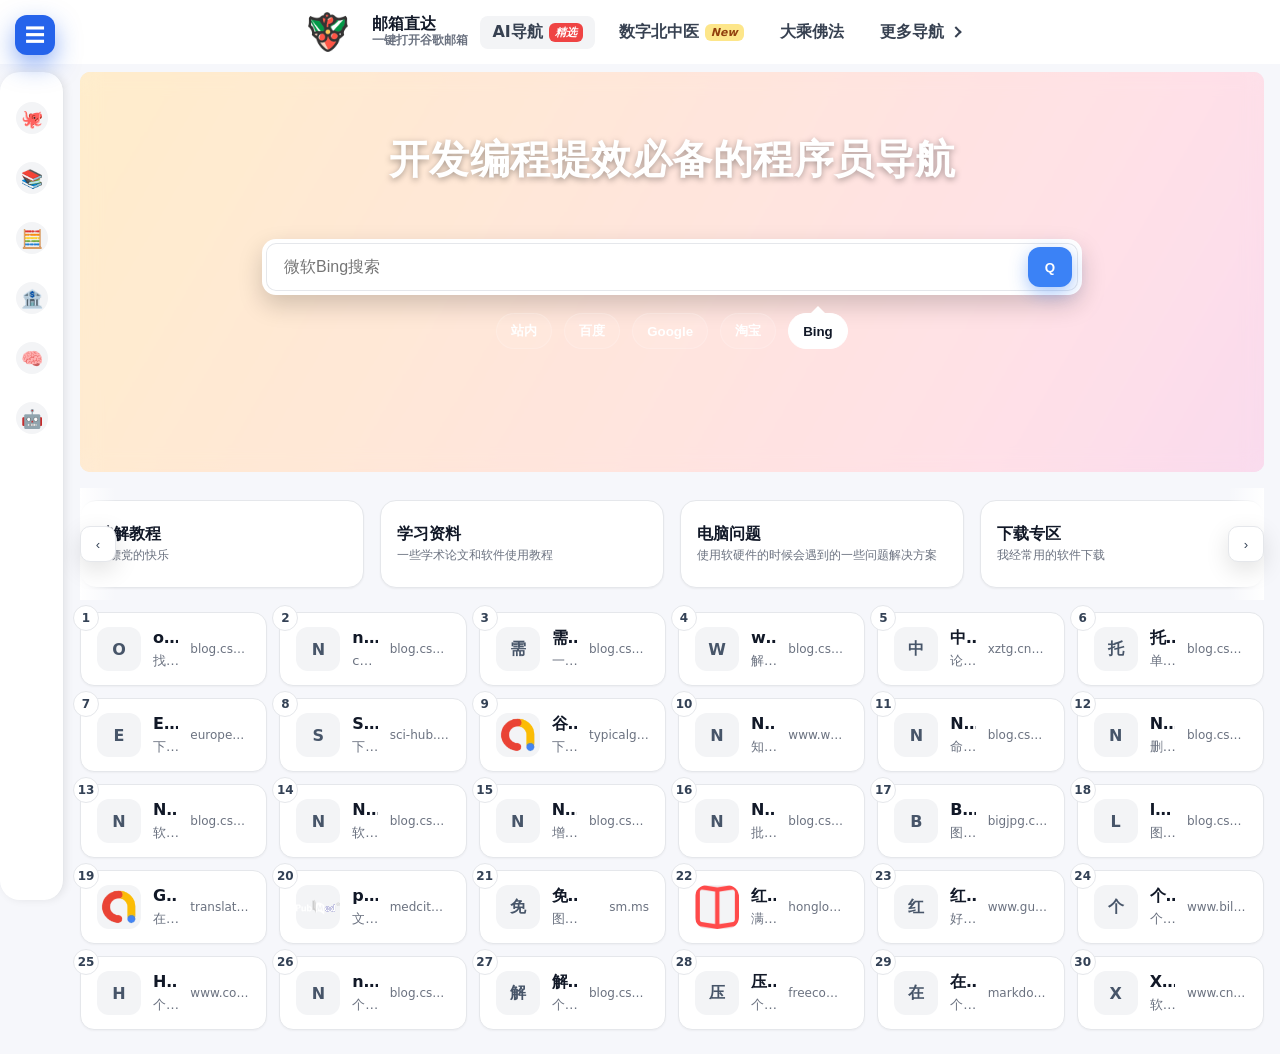
==== index.html @ 94db5d3d "update" ====
<!doctype html>
<html lang="zh-CN">
<head>
  <meta charset="utf-8" />
  <meta name="viewport" content="width=device-width, initial-scale=1" />
  <title>网址大全</title>


<!-- 这里是图标 -->
<link rel="icon" href="favicon/shizi.svg" />

<!-- 样式引用区 -->

  <link rel="stylesheet" href="main.css" />
  <link rel="stylesheet" href="sidebar.css">


</head>

<body>

  <!-- 折叠按钮 -->
  <button class="sidebar-toggle">☰</button>

<!-- 左侧侧边栏 -->
<div class="sidebar collapsed">

  <!-- GitHub -->
  <a class="side-item" href="https://github.com" target="_blank">
    <div class="side-logo">🐙</div>
    <div class="side-label">
      <div class="side-title">GitHub</div>
      <div class="side-desc">软件源代码托管服务平台</div>
    </div>
  </a>

  <!-- 中国知网 -->
  <a class="side-item" href="https://www.cnki.net" target="_blank">
    <div class="side-logo">📚</div>
    <div class="side-label">
      <div class="side-title">中国知网</div>
      <div class="side-desc">学术文献数据库</div>
    </div>
  </a>

  <!-- 四诊计算平台 -->
  <a class="side-item" href="http://47.93.62.103:9765/healthypc/index.html/#/login" target="_blank">
    <div class="side-logo">🧮</div>
    <div class="side-label">
      <div class="side-title">四诊计算平台</div>
      <div class="side-desc">中医四诊计算平台</div>
    </div>
  </a>

  <!-- TCMBank -->
  <a class="side-item" href="https://tcmbank.cn/" target="_blank">
    <div class="side-logo">🏦</div>
    <div class="side-label">
      <div class="side-title">TCMBank</div>
      <div class="side-desc">中医知识库平台</div>
    </div>
  </a>

  <!-- DeepSeek -->
  <a class="side-item" href="https://chat.deepseek.com" target="_blank">
    <div class="side-logo">🧠</div>
    <div class="side-label">
      <div class="side-title">DeepSeek</div>
      <div class="side-desc">大模型对话平台</div>
    </div>
  </a>

  <!-- 豆包 -->
  <a class="side-item" href="https://www.doubao.com" target="_blank">
    <div class="side-logo">🤖</div>
    <div class="side-label">
      <div class="side-title">豆包</div>
      <div class="side-desc">智能 AI 助手</div>
    </div>
  </a>

</div>



    <!-- 这里开始：把你所有原来的页面全部放进 main-wrapper -->
  <div class="main-wrapper collapsed">

    <!-- 🔽 从这里开始粘贴你原来的页面内容（header + hero + rock + grid 全部） -->

    <header class="topic" role="banner">
      <div class="bar" id="topic-bar">
        <a class="brand" href="https://mail.google.com/mail/u/0/#inbox">
          <img src="ico.png" alt="" onerror="this.style.display='none'"/>
          <div class="brand-text">
            <strong>邮箱直达</strong>
            <small>一键打开谷歌邮箱</small>
          </div>
        </a>
    
        <!-- <nav class="nav" id="topic-nav" data-note="">我已经删了这个版块了 -->
          <a class="nav-item active" href="https://chatgpt.com/" target="_blank">AI导航 <em class="badge badge-red">精选</em></a>
          <a class="nav-item" href="https://cas.bucm.edu.cn/cas/login?service=https%3A%2F%2Fcas.bucm.edu.cn%2Fcas%2Foauth2.0%2FcallbackAuthorize%3Fsession_state%3D6B234DA998DEFC48EE5FDFB822FC7C4E" target="_blank">数字北中医 <em class="badge badge-sand">New</em></a>
          <a class="nav-item" href="https://rushiwowen.co/chat" target="_blank">大乘佛法</a>
          <a class="nav-item" href="https://16map.com/" target="_blank">更多导航 <span class="chev"></span></a>
          
        <!-- </nav> -->
      </div>
    </header>

    <section class="hero">
      <h1 class="hero-title">开发编程提效必备的程序员导航</h1>
  
      <nav class="hero-tabs">
  
      </nav>
    
      <div class="search-wrap">
        <input id="search-input" class="search-input" placeholder="微软Bing搜索" />
        <button id="search-btn" class="search-btn" aria-label="搜索">Q</button>
      </div>
    
      <div id="engine-pills" class="engine-pills"></div>
    </section>

    <section class="rock" aria-label="滚动栏目">
      <button class="rock-arrow rock-prev" aria-label="上一页">‹</button>
      <div class="rock-viewport" id="rock-viewport">
        <div class="rock-list" id="rock-list"></div>
      </div>
      <button class="rock-arrow rock-next" aria-label="下一页">›</button>
    </section>

    <main class="grid" id="grid"></main>

    <!-- 🔼 到这里结束原来页面内容 -->

  </div>


<!-- 脚本引用区 -->
  <script src="main.js" defer></script>
  <script src="sidebar.js"></script>

</body>
</html>
---- main.css ----
/* ################################################################################################################################################################### */
/*                                                                      这是网页主体样式                                                                                */
/* ################################################################################################################################################################### */

:root {
    --bg:#f6f7fb; --card:#fff; --text:#111827; --muted:#6b7280;
    --line:#e5e7eb; --primary:#2563eb;
  }
  *{box-sizing:border-box}
  body{margin:0;font-family:system-ui,-apple-system,Segoe UI,Roboto,Arial;color:var(--text);background:var(--bg)}
  .topbar{position:sticky;top:0;display:flex;gap:12px;align-items:center;padding:12px 16px;background:rgba(255,255,255,.85);backdrop-filter:blur(8px);border-bottom:1px solid var(--line)}
  .brand{font-weight:800}
  .input{flex:1;min-width:240px;padding:10px 12px;border:1px solid var(--line);border-radius:10px}

  /* 每行数量 */
  .grid{
    /* max-width:1400px;  ← 删掉它！ */
    margin:12px 0 24px;  /* ← 推荐这样，左右不留白 */
    padding:0 16px;
    display:grid;
    grid-template-columns:repeat(6, minmax(0,1fr));
    gap:12px;
  }
  
  
  /* —— 卡片 —— */
  a.card{
    position:relative;display:flex;align-items:center;gap:12px;
    padding:14px 16px;background:var(--card);border:1px solid var(--line);
    border-radius:14px;text-decoration:none;color:inherit;
    box-shadow:0 1px 2px rgba(0,0,0,.04); transition:transform .12s ease, box-shadow .12s ease, border-color .12s ease
  }
  a.card:hover{
    transform:translateY(-1px);
    border-color:#dbeafe; box-shadow:0 8px 24px rgba(37,99,235,.10)
  }
  
  /* 左上角序号圆点 */
  .card .badge{
    position:absolute;left:-8px;top:-8px;width:26px;height:26px;border-radius:999px;
    display:flex;align-items:center;justify-content:center;
    background:#fff;border:1px solid var(--line);font-size:12px;font-weight:700;color:#334155
  }
  
  /* 图标 */
  .logo{
    width:44px;height:44px;border-radius:12px;overflow:hidden;flex-shrink:0;
    background:#f3f4f6;display:flex;align-items:center;justify-content:center;font-weight:800;color:#475569
  }
  .logo img{width:100%;height:100%;display:block}
  .logo .fallback{font-size:16px}
  
  /* 文本 */
  .content{min-width:0;display:flex;flex-direction:column;gap:4px}
  .name{
    font-weight:700;font-size:16px;line-height:1.2;white-space:nowrap;overflow:hidden;text-overflow:ellipsis
  }
  .desc{
    font-size:13px;color:var(--muted);white-space:nowrap;overflow:hidden;text-overflow:ellipsis
  }
  
  /* 右侧域名 */
  .host{
    margin-left:auto;font-size:12px;color:var(--muted);min-width:60px;max-width:40%;
    white-space:nowrap;overflow:hidden;text-overflow:ellipsis;text-align:right
  }
  
  /* 空状态 */
  .empty{
    border:1px dashed var(--line);padding:24px;text-align:center;color:var(--muted);
    border-radius:16px;background:#fff;grid-column:1/-1
  }
  padding:0 16px;display:grid;grid-template-columns:repeat(auto-fill,minmax(260px,1fr));gap:12px}
  .card{background:var(--card);border:1px solid var(--line);border-radius:16px;padding:12px;display:flex;flex-direction:column;gap:8px}
  .head{display:flex;gap:10px;align-items:center}
  .favicon{width:40px;height:40px;border-radius:12px;background:#fee2e2;color:#b91c1c;display:flex;align-items:center;justify-content:center;font-weight:700}
  .title{min-width:0}
  .name{font-weight:700;white-space:nowrap;overflow:hidden;text-overflow:ellipsis}
  .desc{font-size:13px;color:var(--muted);white-space:nowrap;overflow:hidden;text-overflow:ellipsis}
  .tags{display:flex;flex-wrap:wrap;gap:6px}
  .tag{font-size:12px;border:1px solid var(--line);padding:2px 8px;border-radius:999px;background:#fff}
  .footer{display:flex;justify-content:space-between;align-items:center}
  .muted{font-size:12px;color:var(--muted)}
  .actions{display:flex;gap:8px}
  .btn{padding:6px 10px;border-radius:10px;cursor:pointer}
  .btn.outline{border:1px solid var(--line);background:#fff}
  .empty{border:1px dashed var(--line);padding:24px;text-align:center;color:var(--muted);border-radius:16px;background:#fff;grid-column:1/-1}
  

/* 覆盖 rock 自带的左右外边距，避免再缩进去 */
.rock{ margin: 12px 0 4px !important; }

/* （可选）箭头更贴边一些 */
.rock-prev{ left: clamp(8px, 2vw, 24px); }
.rock-next{ right: clamp(8px, 2vw, 24px); }


/* 调整搜索区（.hero）整体高度 */
.hero {
  min-height: 400px;   /* 控制最小高度，默认可能是 200 左右 */
  padding: 80px 0;     /* 上下留白，数值越大越高 */
}

/* 如果标题和搜索框之间太挤，可以额外调 */
.hero .hero-title {
  margin-bottom: 30px; /* 调整标题与搜索框之间距离 */
}


/* ################################################################################################################################################################### */
/*                                                                      这是搜索框部分样式                                                                              */
/* ################################################################################################################################################################### */

/* ——— 背景 Banner（动效版） ——— */
.hero {
  position: relative;
  margin: 16px;
  padding: 36px 16px 28px;
  border-radius: 10px;
  color: #fff;
  overflow: hidden;

  /* 关键：配色 + 动态渐变 */
  background: linear-gradient(
    120deg,
    #ffe7ba,
    #ffd6e0,
    #e3b8ff,
    #c7d8ff,
    #b3f0ff,
    #ffe7f0
  );
  background-size: 400% 400%;
  animation: gradientMove 14s ease infinite;
}

/* 动画流动效果 */
@keyframes gradientMove {
  0% { background-position: 0% 50%; }
  50% { background-position: 100% 50%; }
  100% { background-position: 0% 50%; }
}

/* 柔化 + 微光层 */
.hero::before {
  content: "";
  position: absolute;
  inset: 0;
  background: rgba(255, 255, 255, 0.25);
  backdrop-filter: blur(10px);
  z-index: 0;
}

/* 内容保持在前面 */
.hero * {
  position: relative;
  z-index: 1;
}


/* 标题层保持在前面 */
.hero-title {
  position: relative;
  z-index: 1;
  text-align: center;
  margin: 0 0 18px;
  font-size: 40px;
  font-weight: 900;
  letter-spacing: .5px;
  text-shadow: 0 2px 6px rgba(0,0,0,.35);
}

/* ——— 顶部 Tab ——— */
.hero-tabs {
  position: relative;
  z-index: 1;
  display: flex;
  gap: 12px;
  justify-content: center;
  margin-bottom: 22px;
}
.hero-tabs .tab {
  border: none;
  cursor: pointer;
  padding: 10px 16px;
  border-radius: 999px;
  font-weight: 700;
  background: rgba(255, 255, 255, 0.15);
  color: #fff;
  backdrop-filter: blur(4px);
  transition: all 0.25s ease;
}
.hero-tabs .tab:hover {
  background: rgba(255, 255, 255, 0.25);
}
.hero-tabs .tab.active {
  background: #fff;
  color: #111827;
}

  /* ——— 搜索输入区 ——— */
  .search-wrap{
    position:relative; z-index:1; max-width:820px; margin:0 auto 18px; display:flex; align-items:center;
  }
  .search-input{
    flex:1; height:56px; border-radius:14px; border:4px solid rgba(255,255,255,.2);
    padding:0 64px 0 18px; outline:none; font-size:16px;
    background:#fff; color:#111;
    box-shadow:0 10px 24px rgba(0,0,0,.18), inset 0 0 0 1px rgba(229,231,235,1);
  }
  .search-btn{
    position:absolute; right:10px; height:40px; min-width:44px; border-radius:12px; 
    border:none; cursor:pointer; font-weight:800; color:#fff; background:#3b82f6;
    box-shadow:0 6px 18px rgba(59,130,246,.45);
  }
  
  /* ——— 引擎选择 Pills ——— */
  .engine-pills{
    position:relative; z-index:1; display:flex; gap:12px; justify-content:center; flex-wrap:wrap;
  }
  .engine-pill{
    position:relative; padding:8px 14px; border-radius:999px; border:1px solid rgba(255,255,255,.18);
    background:rgba(255,255,255,.08); color:#fff; cursor:pointer; font-weight:700;
  }
  .engine-pill.active{ background:#fff; color:#111827; border-color:#fff; }
  .engine-pill.active::before{
    content:""; position:absolute; top:-8px; left:50%; transform:translateX(-50%);
    border-left:8px solid transparent; border-right:8px solid transparent; border-bottom:8px solid #fff;
  }
  
  /* 小屏优化 */
  @media (max-width:640px){
    .hero-title{ font-size:26px; }
    .search-input{ height:50px; }
  }
  
/* ################################################################################################################################################################### */
/*                                                                      这是分类栏样式                                                                                  */
/* ################################################################################################################################################################### */

/* ==============================
   滚动栏：自适应等宽卡片 + 滚动
   ============================== */

/* 一屏显示多少个卡片 + 一些可调参数 */
:root{
  --rock-per-view: 5;        /* 默认一屏 5 个卡片 */
  --rock-gap:16px;           /* 卡片之间的间距 */
  --rock-item-h:88px;        /* 卡片高度 */
  --rock-edge-fade:#ffffff;  /* 两侧渐隐颜色 */

  /* 不再需要 --rock-item-w，这里删掉 */
}

/* 不同屏幕宽度下，一屏显示数量 */
@media (max-width: 1440px){ :root{ --rock-per-view: 4; } }
@media (max-width: 1024px){ :root{ --rock-per-view: 3; } }
@media (max-width: 768px){  :root{ --rock-per-view: 2; } }
@media (max-width: 480px){  :root{ --rock-per-view: 1; } }

/* 外层容器 */
.rock{
  position: relative;
  margin: 12px auto 4px;   /* 居中 + 跟 hero / grid 一样 */
  padding: 0 16px 0 16px;  /* ⭐ 左边 40px，就是你喜欢的那种距离 */
  box-sizing: border-box;  /* ⭐ 让 padding 算在宽度里，避免超出 */
}


/* 滚动视口 */
.rock-viewport{
  position:relative;
  overflow-x:auto;
  overflow-y:hidden;
  padding:12px 0;
  scroll-snap-type:x mandatory;
  -ms-overflow-style:none;
  scrollbar-width:none;
  scrollbar-gutter: stable both-edges; /* 避免滚动条出现时跳动 */
}

/* 横向滚动列表：用 grid 做等宽列 */
.rock-list{
  display: grid;
  grid-auto-flow: column;
  gap: var(--rock-gap);

  /* 每列宽度 = (容器宽度 - 总间距) / 一屏显示数量 */
  grid-auto-columns: calc(
    (100% - (var(--rock-gap) * (var(--rock-per-view) - 1)))
    / var(--rock-per-view)
  );
}

/* 每个卡片：宽度随着列自动拉伸，视觉样式在这里统一写 */
.rock-item{
  scroll-snap-align:start;
  display:flex;
  flex-direction:column;
  justify-content:center;

  width:100%;
  min-width:0;              /* 交给 grid 控制宽度 */
  height:var(--rock-item-h);

  background:#fff;
  border:1px solid var(--line);
  border-radius:16px;
  padding:12px 16px;
  text-decoration:none;
  color:inherit;
  box-sizing:border-box;

  box-shadow:0 1px 2px rgba(0,0,0,.05);
  transition:
    transform .12s ease,
    box-shadow .12s ease,
    background .2s ease,
    color .2s ease;
}

.rock-item:hover{
  transform:translateY(-1px);
  background:linear-gradient(180deg,#7dd3fc 0%,#60a5fa 100%);
  color:#fff;
  border-color:transparent;
  box-shadow:0 14px 28px rgba(59,130,246,.25);
}
.rock-item:hover .rock-desc{
  color:rgba(255,255,255,.95);
}

/* 文本样式 */
.rock-title{
  font-weight:800;
}
.rock-desc{
  font-size:12px;
  color:var(--muted);
  margin-top:2px;
  white-space:nowrap;
  overflow:hidden;
  text-overflow:ellipsis;
}

/* 右下角小贴纸（你暂时用不到，可以先隐藏） */
.rock-item .rock-bubble{
  display:none !important;
}

/* 左右箭头按钮 */
.rock-arrow{
  position:absolute;
  top:50%;
  transform:translateY(-50%);
  width:36px;
  height:36px;
  border-radius:10px;
  border:1px solid var(--line);
  background:#fff;
  color:#334155;
  box-shadow:0 8px 24px rgba(0,0,0,.12);
  cursor:pointer;
  z-index:2;
}

/* 调整滚动框箭头位置 */
.rock-prev{ left:16px; }   /* 原来是 0 */
.rock-next{ right:16px; }  /* 原来是 0 */


/* 两侧渐隐遮罩（更像轮播效果） */
.rock-viewport::before,
.rock-viewport::after{
  content:"";
  position:absolute;
  top:0;
  bottom:0;
  width:36px;
  pointer-events:none;
  z-index:1;
}
.rock-viewport::before{
  left:0;
  background:linear-gradient(90deg, var(--rock-edge-fade), transparent);
}
.rock-viewport::after{
  right:0;
  background:linear-gradient(270deg, var(--rock-edge-fade), transparent);
}

/* 滚动条样式（可选） */
.rock-viewport::-webkit-scrollbar{
  height:8px;
}
.rock-viewport::-webkit-scrollbar-thumb{
  background:rgba(0,0,0,0.2);
  border-radius:4px;
}

/* 小屏：整体稍微收紧一点 */
@media (max-width:640px){
  .rock{
    margin:8px 8px 0;
  }
}



/* ################################################################################################################################################################### */
/*                                                                      这是顶部栏样式                                                                                  */
/* ################################################################################################################################################################### */

/* =============================
   一键可调参数（改这里就行）
   ============================= */
   :root{
    /* —— 颜色 —— */
    --topic-primary:#ffffff;           /* 顶部细蓝条 & 强调色 */
    --topic-bg:#ffffff;               /* 题头白色底 */
    --topic-text:#111827;             /* 主文字 */
    --topic-muted:#6b7280;            /* 副标题/浅色文字 */
    --topic-border:#e5e7eb;           /* 边框线 */
    --topic-icon:#374151;             /* 右侧小图标颜色 */
    --topic-login:#3b82f6;            /* 登录按钮色 */
    --topic-badge-red:#ef4444;        /* “精选” 红标 */
    --topic-badge-sand-bg:#fde68a;    /* “New” 背景 */
    --topic-badge-sand-text:#92400e;  /* “New” 文字 */
  
    /* —— 功能 / 布局开关 —— */
    --topic-pad-x:0;                  /* 左右间距：0=贴边；12px=有留白 */
    --topic-bar-radius:0;             /* 顶部条圆角：0=直角；14px=圆角卡片 */
    --topic-topline-h:0px;            /* 顶部细蓝条高度：0=不显示 */
    --topic-border-x:0;               /* 左右边框：0=无；1px solid var(--topic-border)=有 */
  
    /* —— 尺寸（可不改） —— */
    --topic-shadow:0 2px 8px rgba(0,0,0,.06);
    --topic-nav-gap:16px;
    --topic-menu-w:38px;
    --topic-menu-h:34px;
  }
  
  /* =============================
     题头样式（下面一般不用改）
     ============================= */
  
  /* 仅作用于题头，避免影响你现有样式 */
  .topic{ position:sticky; top:0; z-index:50; padding:6px var(--topic-pad-x) 0; }
  .topic .bar{
    position:relative; display:flex; align-items:center; gap:12px;
    background:var(--topic-bg); border:1px solid var(--topic-border);
    border-left:var(--topic-border-x); border-right:var(--topic-border-x);
    border-radius:var(--topic-bar-radius);
    padding:8px 10px; box-shadow:var(--topic-shadow);
  }
  .topic .bar::before{ /* 顶部细蓝条 */
    content:""; position:absolute; left:0; right:0; top:-6px;
    height:var(--topic-topline-h);
    background:var(--topic-primary); border-radius:8px 8px 0 0;
  }
  
  /* 品牌区 */
  .topic .brand{ display:flex; align-items:center; gap:10px; color:inherit; text-decoration:none; }
  .topic .brand img{ width:40px; height:40px; border-radius:10px; display:block; }
  .topic .brand-text strong{ display:block; line-height:1; color:var(--topic-text); }
  .topic .brand-text small{ display:block; font-size:12px; color:var(--topic-muted); }
  
  /* 导航 */
  .topic .nav{ position:relative; display:flex; align-items:center; gap:var(--topic-nav-gap); margin-left:10px; }
  .topic .nav::after{ /* 顶部 “可商用” 提示 */
    content:attr(data-note);
    position:absolute; top:-18px; left:50%; transform:translateX(-50%);
    font-size:12px; font-weight:700; color:#fff; background:var(--topic-primary); border-radius:6px;
    padding:2px 6px;
  }
  .topic .nav-item{
    display:inline-flex; align-items:center; gap:6px; padding:6px 10px; border-radius:8px;
    color:#374151; text-decoration:none; font-weight:700; background:transparent;
  }
  .topic .nav-item .chev{
    width:8px;height:8px;border-right:2px solid currentColor;border-bottom:2px solid currentColor;
    transform:rotate(-45deg); display:inline-block; margin-left:2px;
  }
  .topic .nav-item.active{ background:#f3f4f6; }
  .topic .badge{ font-size:11px; padding:2px 6px; border-radius:6px; font-weight:800; }
  .topic .badge-red{ background:var(--topic-badge-red); color:#fff; }
  .topic .badge-sand{ background:var(--topic-badge-sand-bg); color:var(--topic-badge-sand-text); }
  
/* === 居中对齐部分 === */
html, body { margin:0; }
.topic { padding:0; }
.topic .bar {
  display:flex;
  align-items:center;
  height:64px;
  padding:0 20px;
  border:0;
  box-shadow:none;
  justify-content:center;
}
.topic .brand { display:flex; align-items:center; }
.topic .brand img { width:40px; height:40px; }
.topic .nav-item { display:inline-flex; align-items:center; }
.topic .bar::before { display:none; }

/* === 调整顶部导航文字间距 === */
.topic .nav {
  gap:50px; /* 控制导航项之间的间距 */
  margin-left: 60px; /* ← 控制“邮箱直达”和“AI导航”的水平距离 */
}
.topic .nav-item {
  padding:6px 12px; /* 控制每个导航文字内部留白 */
}
/* 调整 logo 与品牌文字间距 */
.topic .brand {
  display: flex;
  align-items: center;
  gap: 12px; /* 默认大约是 10px，这里调成 12px 或更大 */
}

/* 也可以直接精确控制图片和文字距离 */
.topic .brand img {
  margin-right: 12px; /* 调整 logo 与右边文字的间隔 */
}

/* 调整顶部导航与下方内容的距离 */
.topic {
  margin-bottom: 0; /* 如果现在太大，改为 0 或更小 */
}

.hero {
  margin-top: 0;    /* 如果蓝色区域太低，就减小或设为 0 */
  padding-top: 60px; /* 如果要整体拉高蓝色块，改这个值 */
}
---- sidebar.css ----
/* =========================
   漂亮侧边栏（展开 + 折叠）
   ========================= */

/* 整个侧边栏容器 */
.sidebar {
    position: fixed;

    top: 72px;        /* ⭐ 从导航栏下方开始，不盖住顶部 */
    height: calc(100vh - 72px);   /* ⭐ 高度减去导航栏的高度 */

    left: 0;
    width: 240px;
    background: #ffffff;
    border-right: 1px solid #e5e7eb;
    box-shadow: 2px 0 8px rgba(0,0,0,0.08);

    padding: 20px 12px;
    padding-top: 20px; /* ⭐ 不需要 80px 了，恢复正常间距 */

    transition: width 0.25s ease;
    overflow: hidden;
    z-index: 200;
    border-radius: 20px;   /* ⭐ 加上这一行即可 */
}

  
  /* 收起：变成细细一条，只放图标 */
  .sidebar.collapsed {
    width: 64px;
  }
  
  /* 每一项按钮 */
/* 每一行侧边栏按钮（大卡片样式） */
.side-item {
  display:flex;
  align-items:center;
  gap:12px;
  width:100%;
  padding:10px 12px;
  margin-bottom:8px;

  border-radius:14px;
  background:#ffffff;
  text-decoration:none;
  color:#111827;
  cursor:pointer;

  transition:background .2s ease, transform .1s ease, box-shadow .2s ease;
}

/* 左侧圆形图标（可以是 emoji，也可以以后换成 img） */
.side-logo{
  width:32px;
  height:32px;
  border-radius:50%;
  background:#f3f4f6;
  display:flex;
  align-items:center;
  justify-content:center;
  font-size:18px;
}

/* 右侧文字区域 */
.side-label{
  display:flex;
  flex-direction:column;
}

/* 标题 */
.side-title{
  font-size:15px;
  font-weight:600;
}

/* 描述 */
.side-desc{
  font-size:12px;
  color:#6b7280;
}

/* 悬停效果 */
.side-item:hover{
  background:#eef2ff;
  transform:translateX(2px);
  box-shadow:0 8px 18px rgba(79,70,229,.18);
}

/* 侧边栏折叠时：只显示图标，隐藏文字 */
.sidebar.collapsed .side-label{
  display:none;
}
.sidebar.collapsed .side-item{
  justify-content:center;
  padding-inline:0;
}

  
  /* =========================
     折叠/展开蓝色按钮
     ========================= */
  
     .sidebar-toggle {
        position: fixed;
        top: 15px;        /* 你可以调 80 / 100 看自己喜欢 */
        left: 15px;       /* 永远固定在左边，不再靠侧边栏 */
      
        width: 40px;
        height: 40px;
        border-radius: 12px;
        background: #2563eb;
        color: #fff;
        border: none;
        cursor: pointer;
        font-size: 20px;
      
        display: flex;
        align-items: center;
        justify-content: center;
      
        box-shadow: 0 10px 25px rgba(37,99,235,0.5);
        z-index: 600;      /* 永远在顶部栏上面 */
        transition: transform 0.15s ease;
      }
      
      .sidebar-toggle:active {
        transform: scale(.95);
      }
      
  
  
  /* =========================
     主内容整体右移
     ========================= */
  
  .main-wrapper {
    margin-left: 240px;
    transition: margin-left 0.25s ease;
  }
  
  .main-wrapper.collapsed {
    margin-left: 64px;
  }
  

  /* === 让题头横向铺满整个屏幕 === */
.topic {
    position: fixed;     /* 固定在页面顶部 */
    top: 0;
    left: 0;
    right: 0;
    z-index: 500;        /* 比侧边栏还高一点 */
  
    margin: 0;
    padding: 0;
  }
  
  /* 题头里的白色条也铺满宽度 */
  .topic .bar {
    width: 100%;
    max-width: 100%;
    border-radius: 0;    /* 上下直角，看起来像一整条顶栏 */
  }
  
  .main-wrapper {
    margin-left: 240px;     /* 你原来的 */
    padding-top: 72px;      /* ⭐ 新增：给顶部导航留位置 */
    transition: margin-left 0.25s ease;
  }
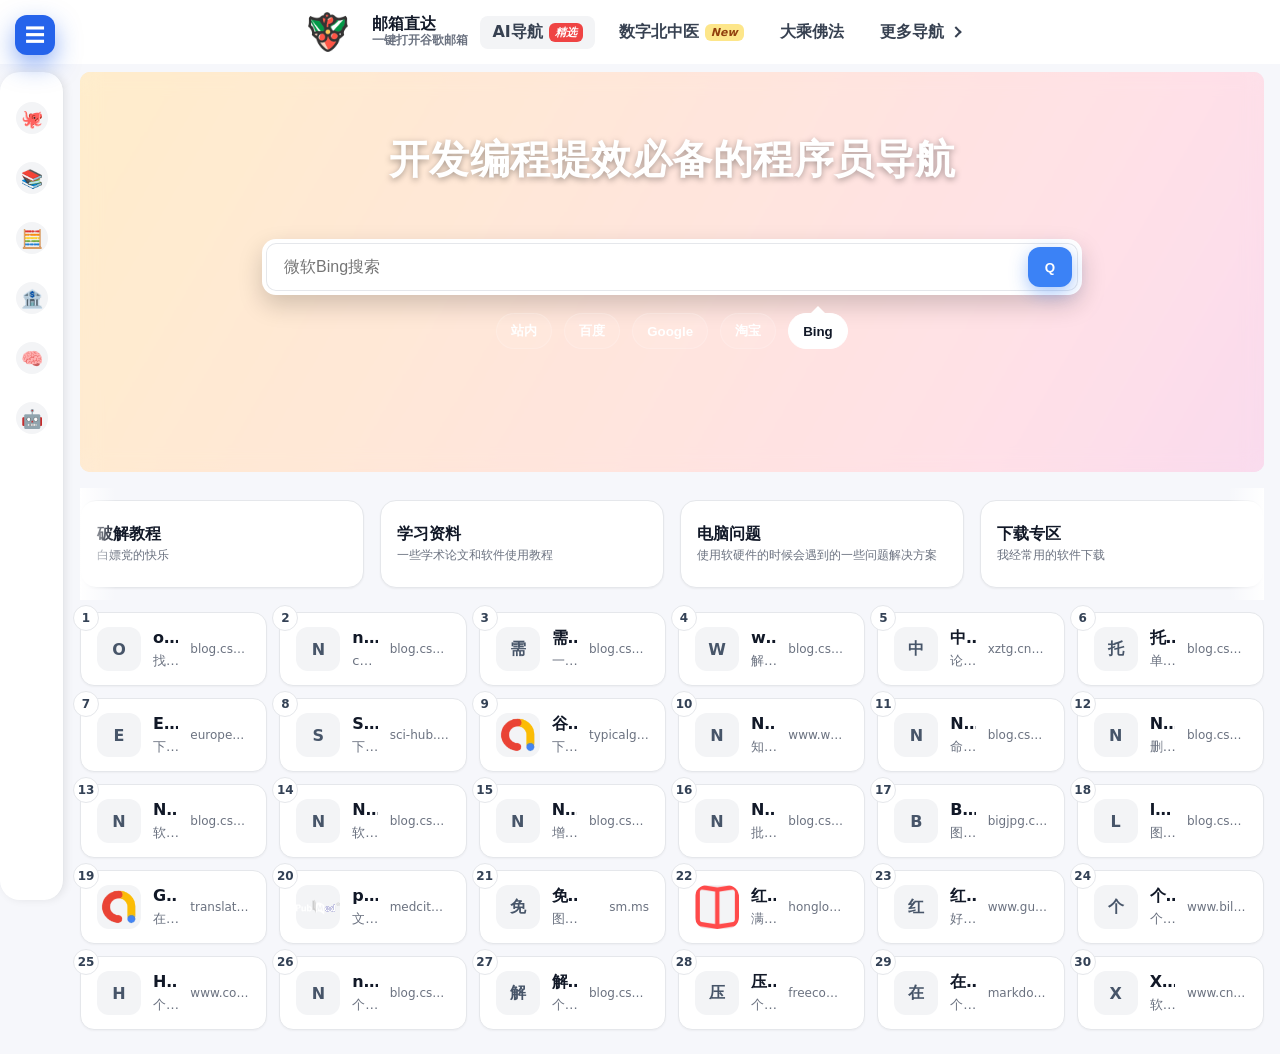
==== commit 7ac89390: "update" ====
--- a/index.html
+++ b/index.html
@@ -124,10 +124,11 @@
     </section>
 
     <section class="rock" aria-label="滚动栏目">
-      <button class="rock-arrow rock-prev" aria-label="上一页">‹</button>
+      
       <div class="rock-viewport" id="rock-viewport">
         <div class="rock-list" id="rock-list"></div>
       </div>
+      <button class="rock-arrow rock-prev" aria-label="上一页">‹</button>
       <button class="rock-arrow rock-next" aria-label="下一页">›</button>
     </section>
 
--- a/main.css
+++ b/main.css
@@ -233,6 +233,11 @@
     .hero-title{ font-size:26px; }
     .search-input{ height:50px; }
   }
+
+
+
+
+
   
 /* ################################################################################################################################################################### */
 /*                                                                      这是分类栏样式                                                                                  */
@@ -364,6 +369,34 @@
   z-index:2;
 }
 
+/* 初始状态：完全隐藏、不可点击 */
+.rock-arrow{
+  position:absolute;
+  top:50%;
+  transform:translateY(-50%);
+  width:36px;
+  height:36px;
+  border-radius:10px;
+  border:1px solid var(--line);
+  background:#fff;
+  color:#334155;
+  box-shadow:0 8px 24px rgba(0,0,0,.12);
+  cursor:pointer;
+  z-index:2;
+
+  opacity:0;                /* 默认看不见 */
+  pointer-events:none;      /* 默认不接收事件 */
+  transition:opacity .25s ease;
+}
+
+/* 鼠标移到整个区域（滚动内容 + 箭头）上时，显示箭头 */
+.rock:hover .rock-arrow{
+  opacity:1;
+  pointer-events:auto;
+}
+
+
+
 /* 调整滚动框箭头位置 */
 .rock-prev{ left:16px; }   /* 原来是 0 */
 .rock-next{ right:16px; }  /* 原来是 0 */
@@ -404,6 +437,13 @@
     margin:8px 8px 0;
   }
 }
+
+
+
+
+
+
+
 
 
 
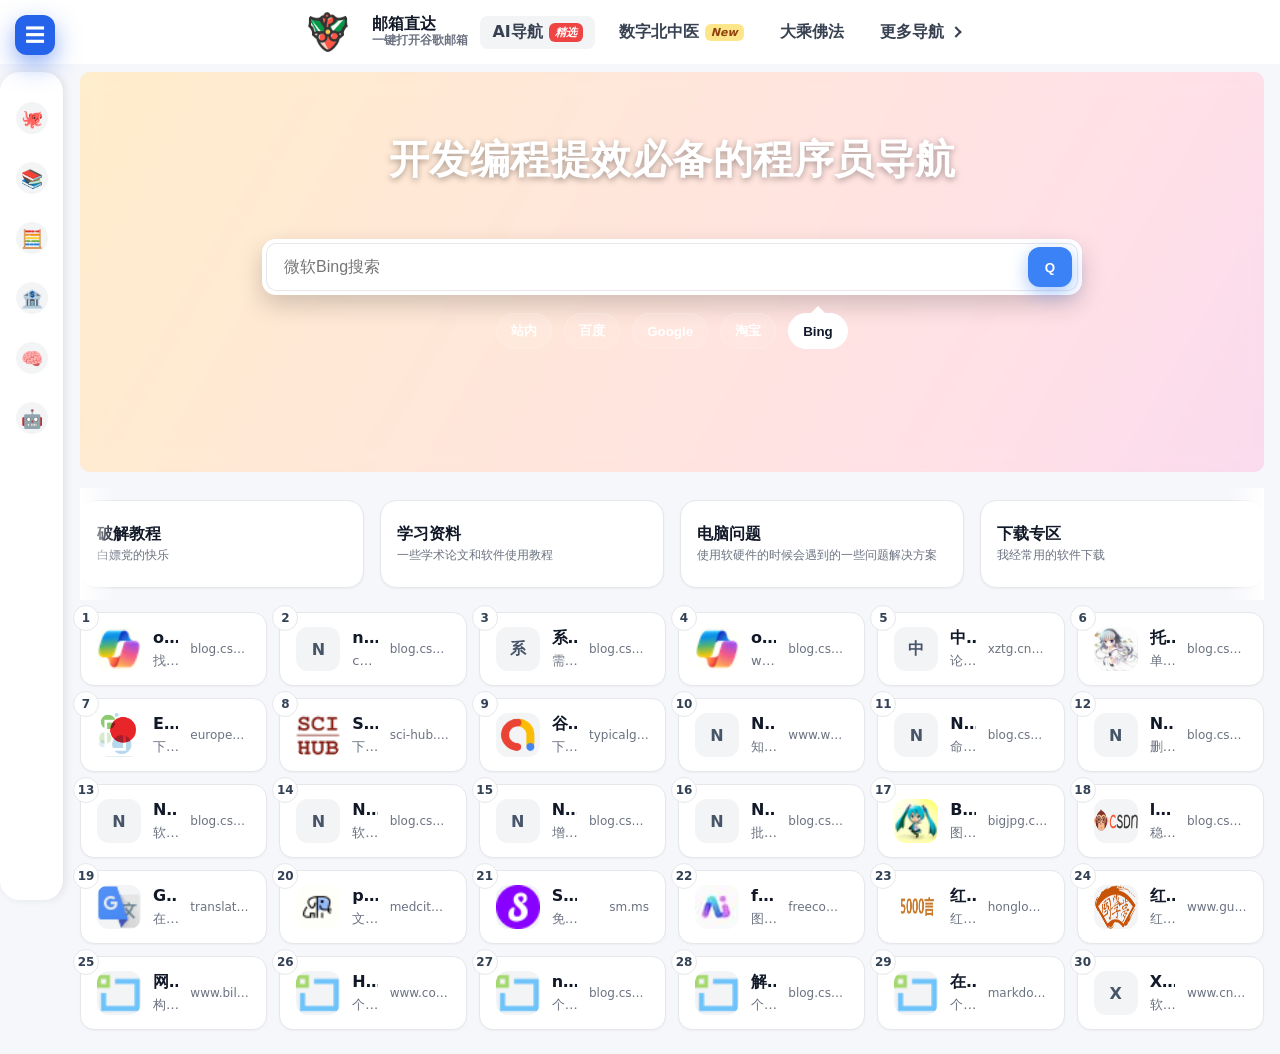
==== commit 28155a94: "update" ====
--- a/index.html
+++ b/index.html
@@ -79,6 +79,17 @@
     </div>
   </a>
 
+
+
+
+
+
+
+
+
+
+
+
 </div>
 
 
@@ -91,7 +102,7 @@
     <header class="topic" role="banner">
       <div class="bar" id="topic-bar">
         <a class="brand" href="https://mail.google.com/mail/u/0/#inbox">
-          <img src="ico.png" alt="" onerror="this.style.display='none'"/>
+          <img src="favicon/ico.png" alt="" onerror="this.style.display='none'"/>
           <div class="brand-text">
             <strong>邮箱直达</strong>
             <small>一键打开谷歌邮箱</small>
@@ -110,9 +121,7 @@
 
     <section class="hero">
       <h1 class="hero-title">开发编程提效必备的程序员导航</h1>
-  
       <nav class="hero-tabs">
-  
       </nav>
     
       <div class="search-wrap">
@@ -124,7 +133,6 @@
     </section>
 
     <section class="rock" aria-label="滚动栏目">
-      
       <div class="rock-viewport" id="rock-viewport">
         <div class="rock-list" id="rock-list"></div>
       </div>
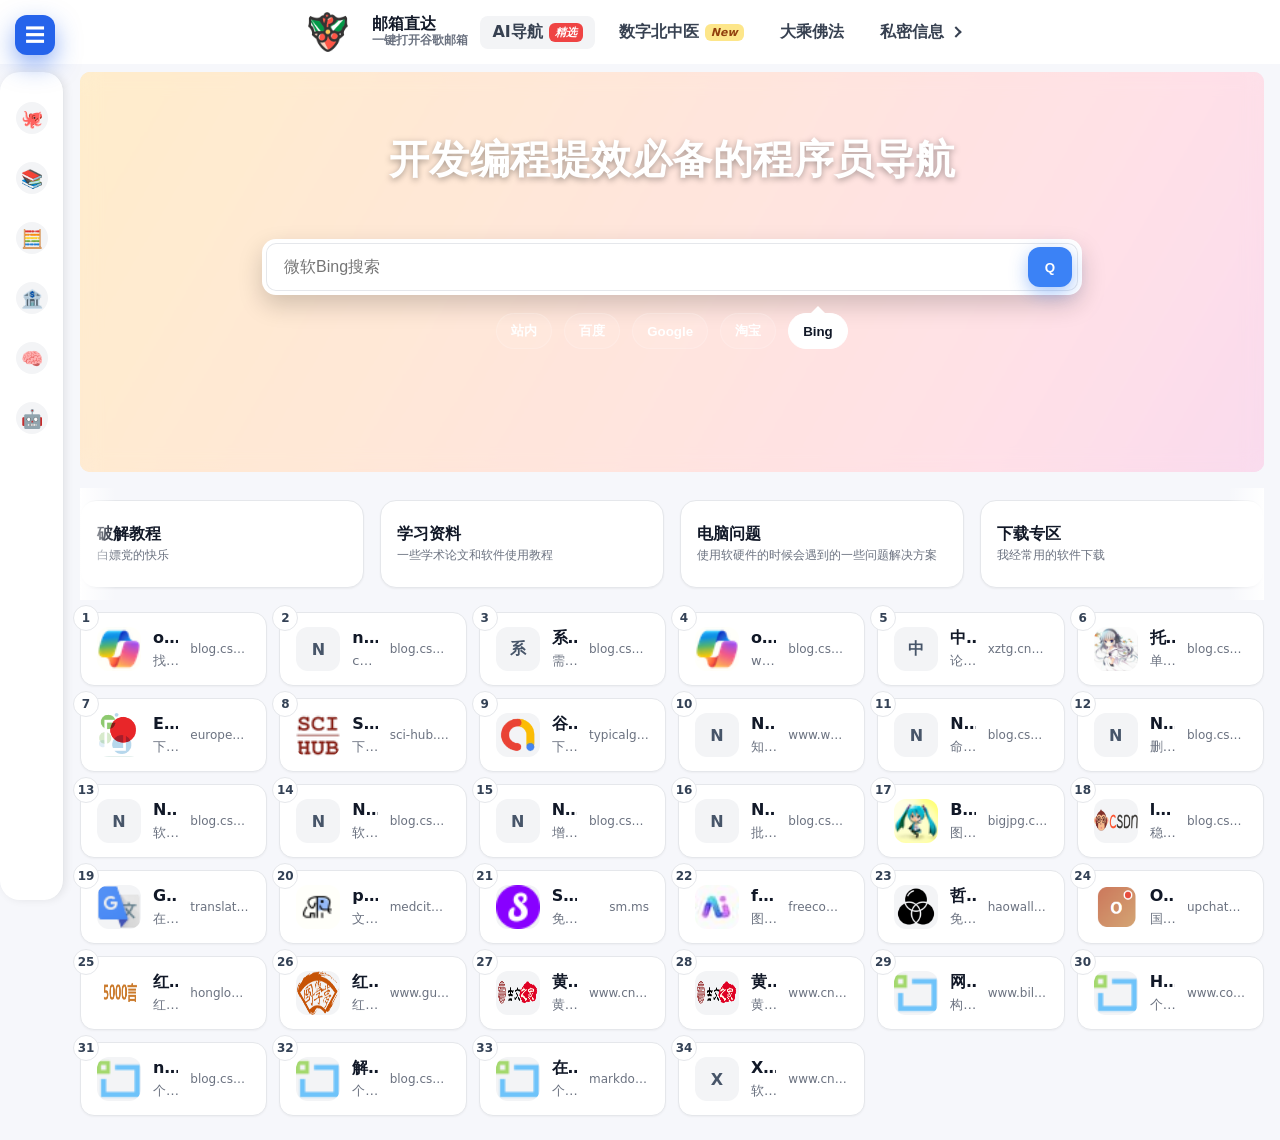
==== commit 38a6d3a2: "init public site, ignore private files" ====
--- a/index.html
+++ b/index.html
@@ -113,7 +113,7 @@
           <a class="nav-item active" href="https://chatgpt.com/" target="_blank">AI导航 <em class="badge badge-red">精选</em></a>
           <a class="nav-item" href="https://cas.bucm.edu.cn/cas/login?service=https%3A%2F%2Fcas.bucm.edu.cn%2Fcas%2Foauth2.0%2FcallbackAuthorize%3Fsession_state%3D6B234DA998DEFC48EE5FDFB822FC7C4E" target="_blank">数字北中医 <em class="badge badge-sand">New</em></a>
           <a class="nav-item" href="https://rushiwowen.co/chat" target="_blank">大乘佛法</a>
-          <a class="nav-item" href="https://16map.com/" target="_blank">更多导航 <span class="chev"></span></a>
+          <a class="nav-item" href="./private/info.html" target="_blank">私密信息 <span class="chev"></span></a>
           
         <!-- </nav> -->
       </div>
--- a/main.css
+++ b/main.css
@@ -402,25 +402,30 @@
 .rock-next{ right:16px; }  /* 原来是 0 */
 
 
-/* 两侧渐隐遮罩（更像轮播效果） */
-.rock-viewport::before,
-.rock-viewport::after{
+/* 两侧渐隐遮罩（根据 .rock 的 padding 自动对齐） */
+.rock::before,
+.rock::after{
   content:"";
   position:absolute;
   top:0;
   bottom:0;
   width:36px;
   pointer-events:none;
-  z-index:1;
-}
-.rock-viewport::before{
-  left:0;
-  background:linear-gradient(90deg, var(--rock-edge-fade), transparent);
-}
-.rock-viewport::after{
-  right:0;
-  background:linear-gradient(270deg, var(--rock-edge-fade), transparent);
-}
+  z-index:10;
+}
+
+/* 左侧渐变 */
+.rock::before{
+  left: 16px;  /* ← 和 .rock 的 padding-left 一样 */
+  background: linear-gradient(90deg, var(--rock-edge-fade), transparent);
+}
+
+/* 右侧渐变 */
+.rock::after{
+  right: 16px; /* ← 和 .rock 的 padding-right 一样 */
+  background: linear-gradient(270deg, var(--rock-edge-fade), transparent);
+}
+
 
 /* 滚动条样式（可选） */
 .rock-viewport::-webkit-scrollbar{
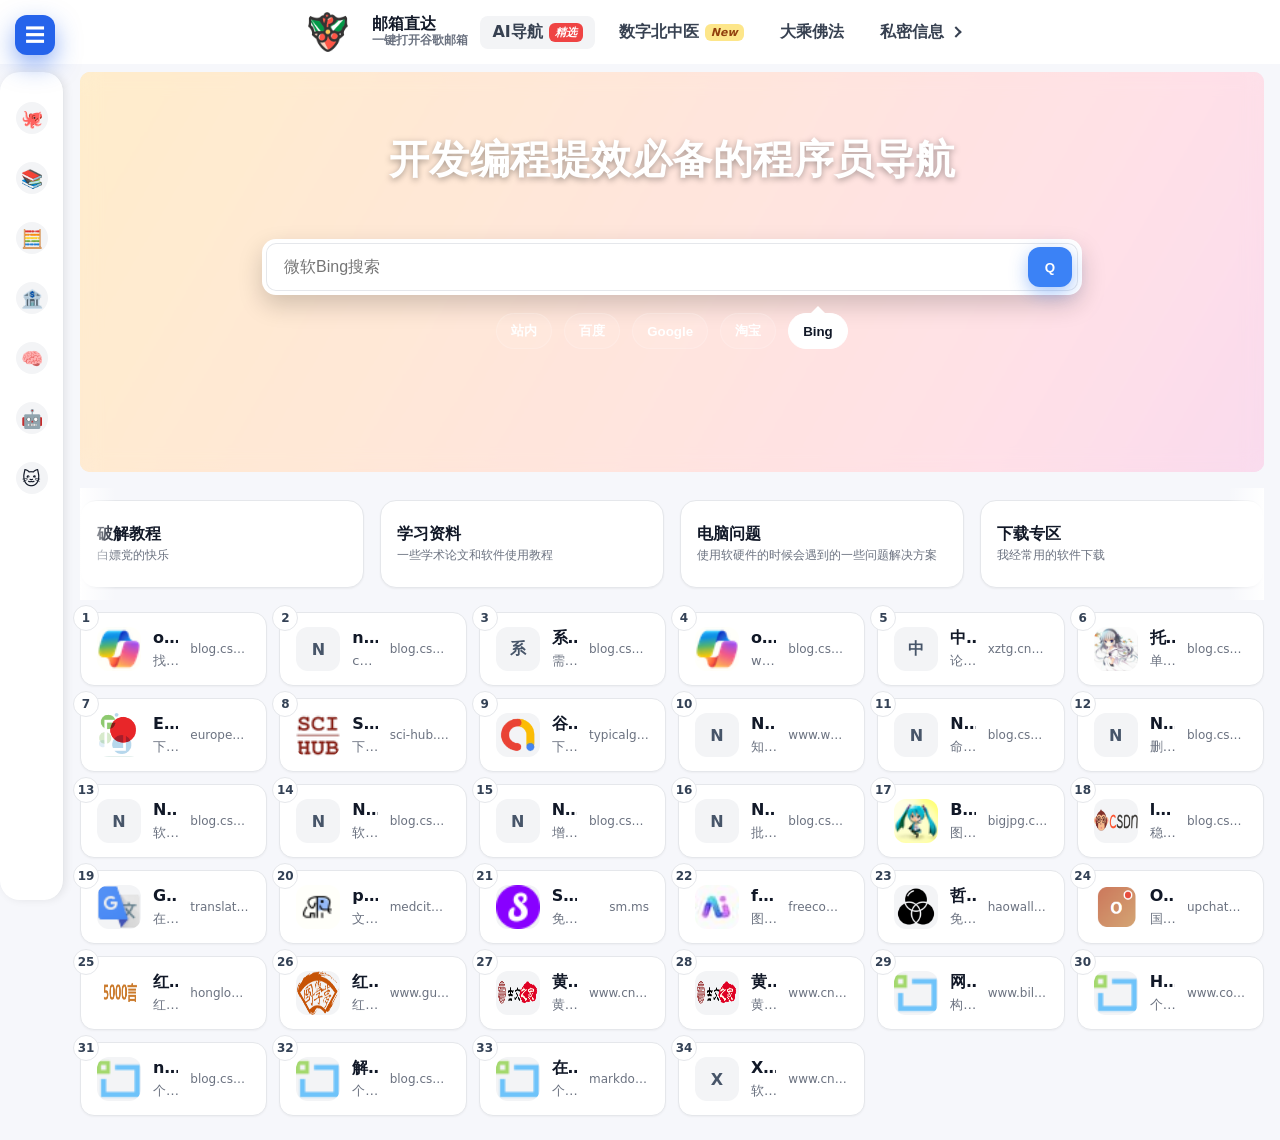
==== commit a181a71a: "update" ====
--- a/index.html
+++ b/index.html
@@ -79,6 +79,16 @@
     </div>
   </a>
 
+  <!-- GitHub -->
+  <a class="side-item" href="https://github.com" target="_blank">
+    <div class="side-logo">🐱</div>
+    <div class="side-label">
+      <div class="side-title">GitHub</div>
+      <div class="side-desc">代码托管与协作</div>
+    </div>
+  </a>
+
+  
 
 
 
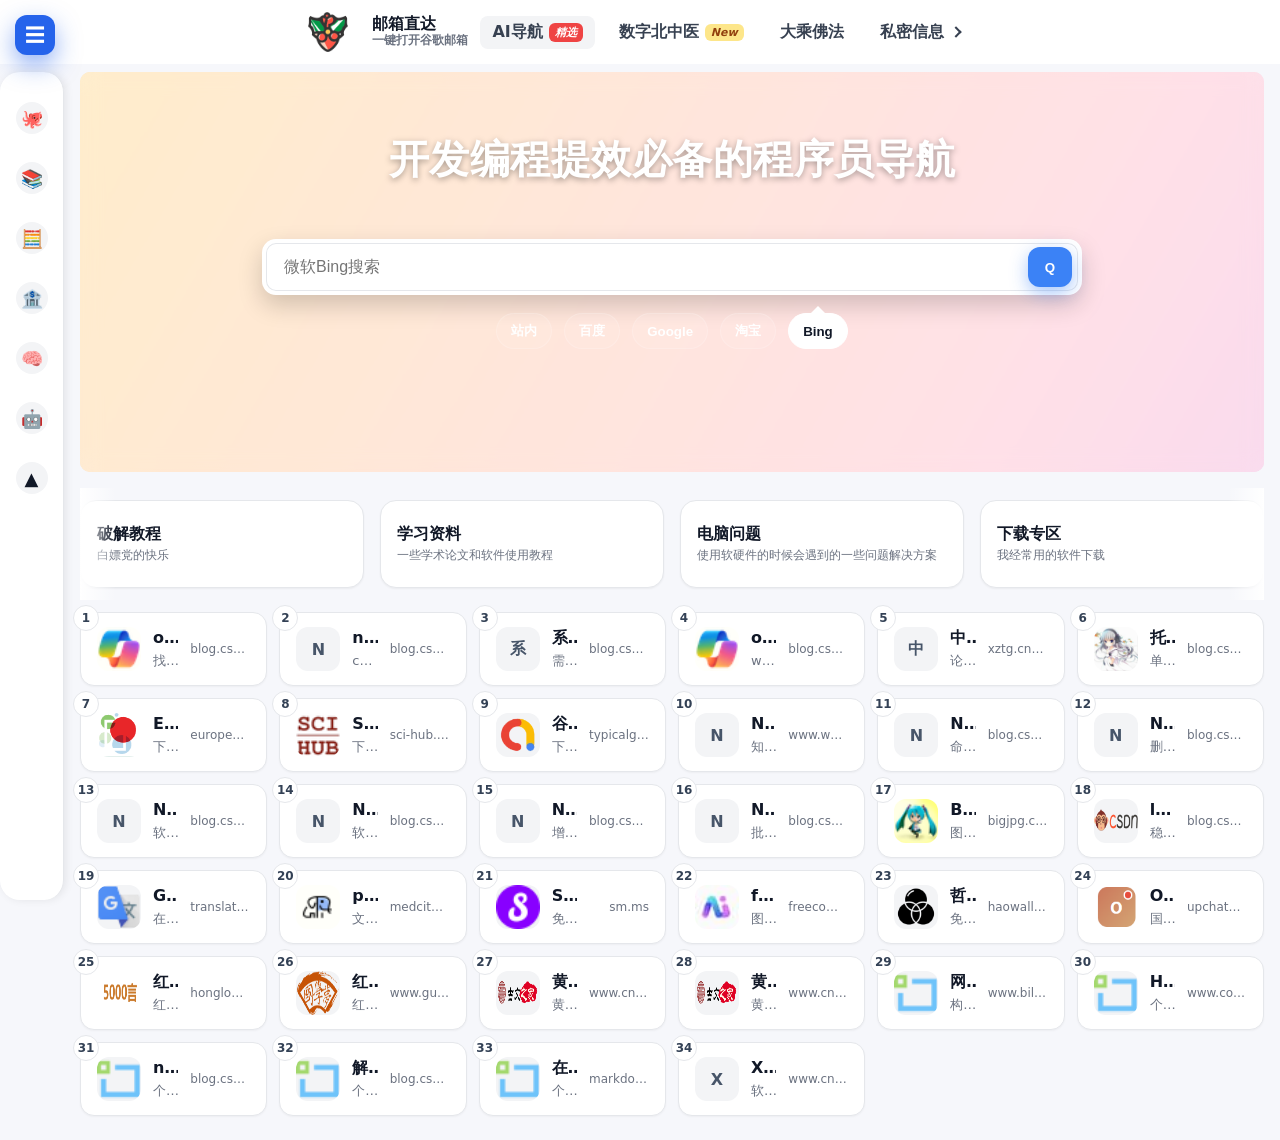
==== commit 68d7a250: "update" ====
--- a/index.html
+++ b/index.html
@@ -79,14 +79,15 @@
     </div>
   </a>
 
-  <!-- GitHub -->
-  <a class="side-item" href="https://github.com" target="_blank">
-    <div class="side-logo">🐱</div>
+  <!-- Vercel -->
+  <a class="side-item" href="https://vercel.com" target="_blank">
+    <div class="side-logo">▲</div>
     <div class="side-label">
-      <div class="side-title">GitHub</div>
-      <div class="side-desc">代码托管与协作</div>
+      <div class="side-title">Vercel</div>
+      <div class="side-desc">前端部署平台</div>
     </div>
   </a>
+
 
   
 
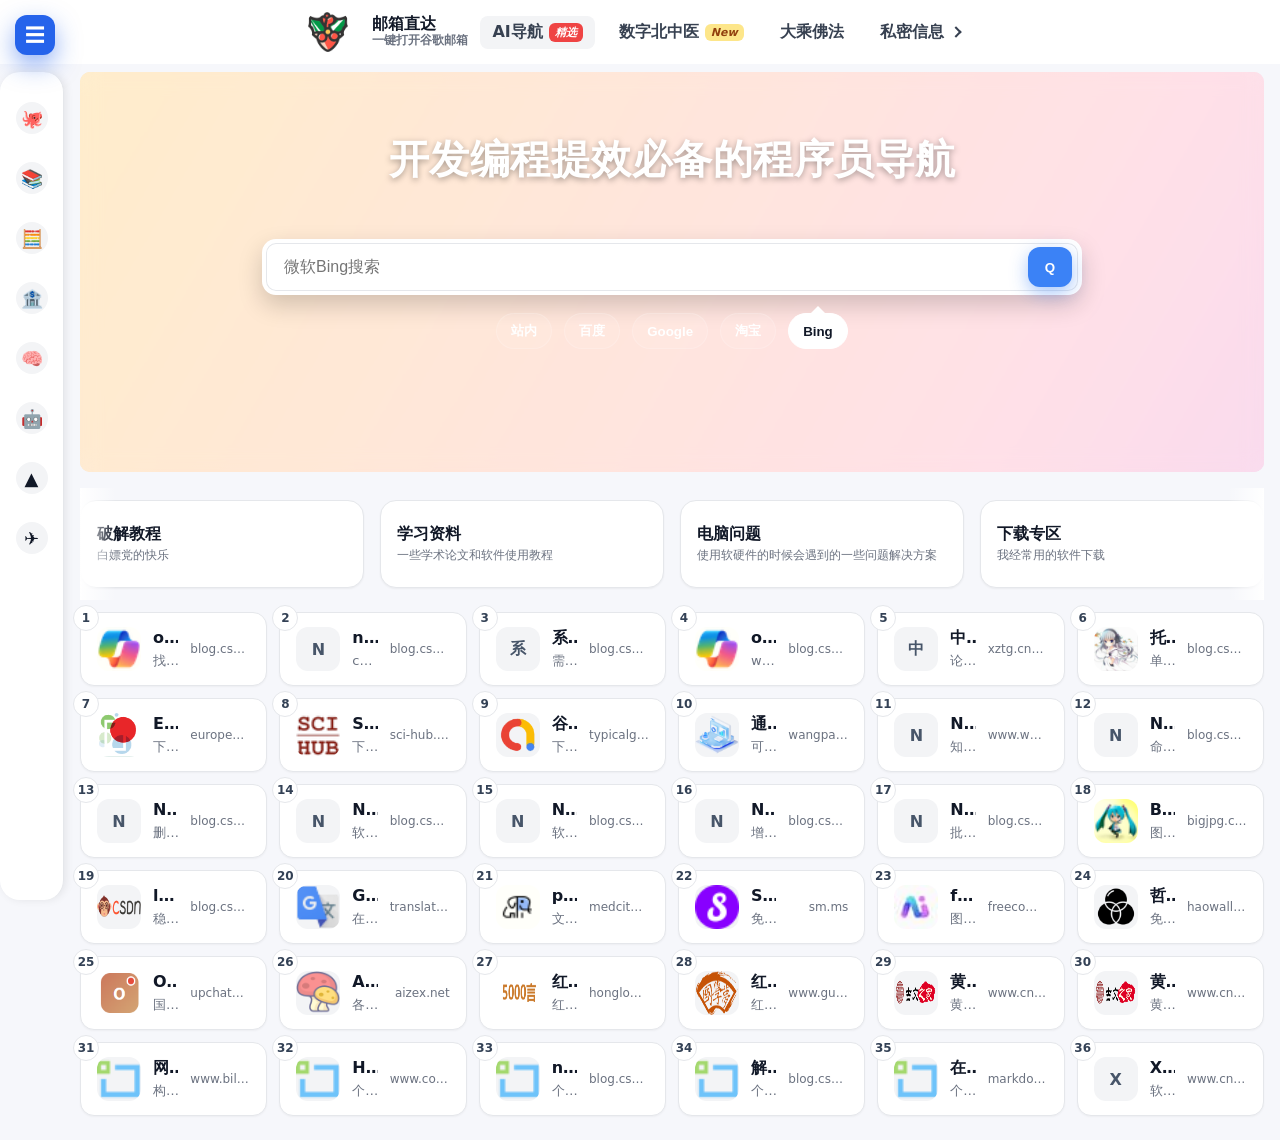
==== commit f65db5b2: "update" ====
--- a/index.html
+++ b/index.html
@@ -88,6 +88,14 @@
     </div>
   </a>
 
+  <!-- 机场 -->
+  <a class="side-item" href="https://xn--4gqx1hgtfdmt.com/#/dashboard" target="_blank">
+    <div class="side-logo">✈️</div>
+    <div class="side-label">
+      <div class="side-title">机场</div>
+      <div class="side-desc">代理面板</div>
+    </div>
+  </a>
 
   
 
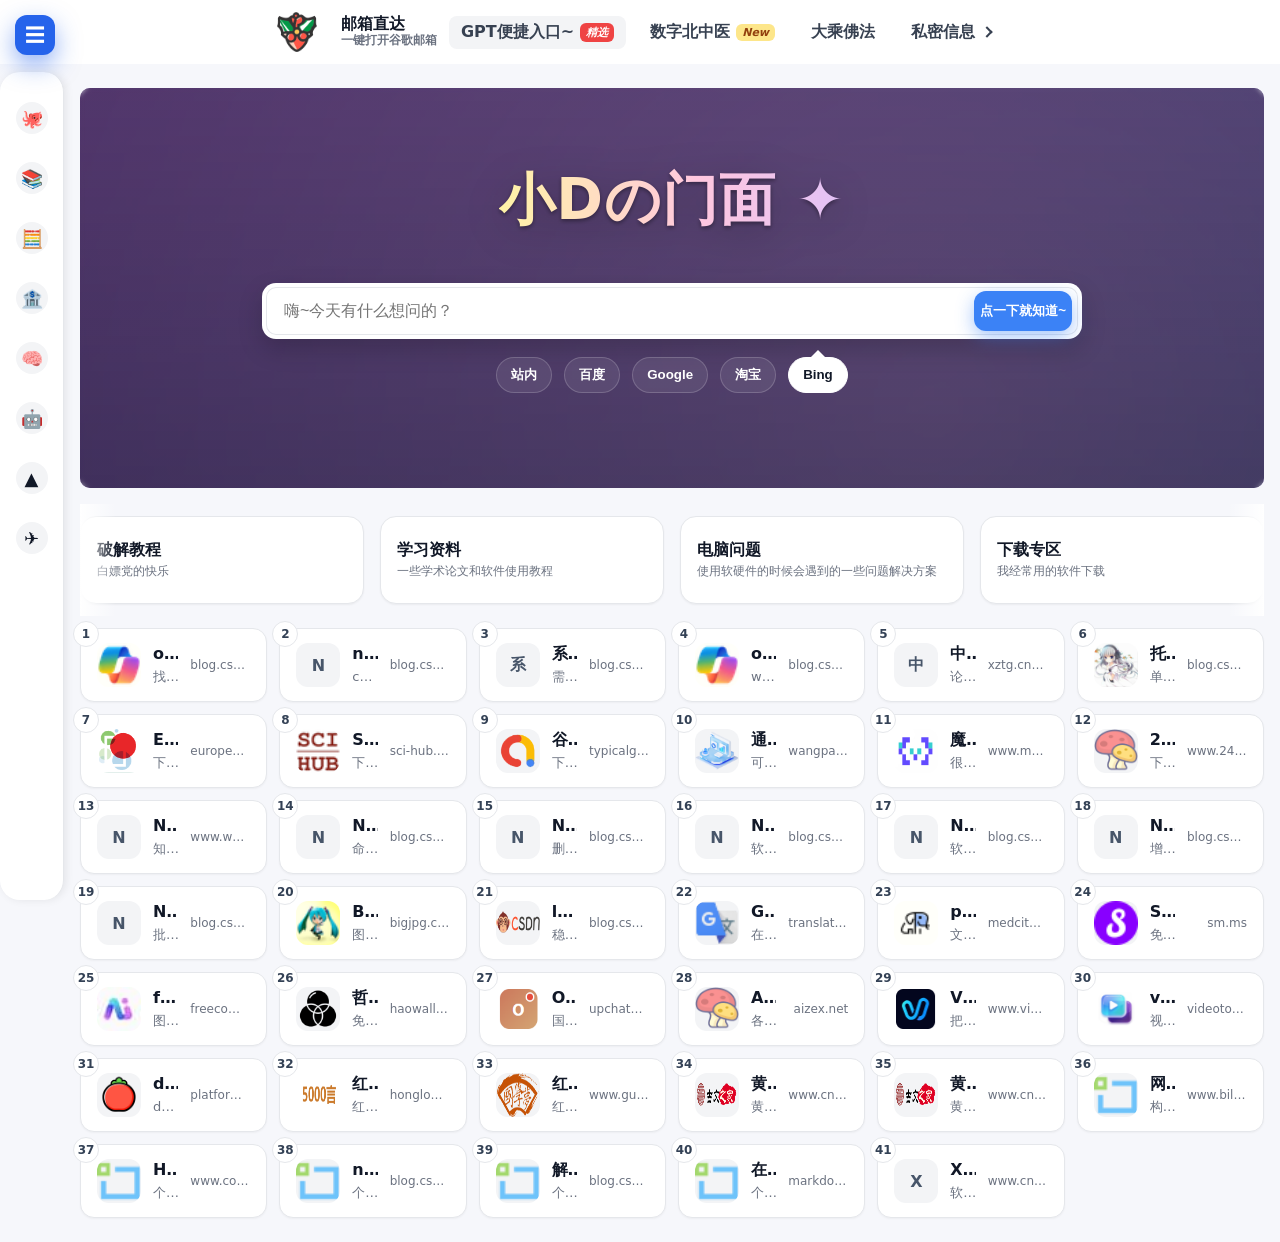
==== commit 345c6767: "自动上传 周六 2026/03/14 13:17:16.63" ====
--- a/index.html
+++ b/index.html
@@ -1,174 +1,231 @@
 <!doctype html>
 <html lang="zh-CN">
 <head>
+  <!-- 基础信息 -->
   <meta charset="utf-8" />
   <meta name="viewport" content="width=device-width, initial-scale=1" />
   <title>网址大全</title>
 
-
-<!-- 这里是图标 -->
-<link rel="icon" href="favicon/shizi.svg" />
-
-<!-- 样式引用区 -->
-
+  <!-- 网站图标 -->
+  <link rel="icon" href="favicon/shizi.png" />
+
+  <!-- 样式文件：
+       main.css   = 页面主体样式
+       sidebar.css = 左侧侧边栏样式 -->
   <link rel="stylesheet" href="main.css" />
-  <link rel="stylesheet" href="sidebar.css">
-
-
+  <link rel="stylesheet" href="sidebar.css" />
 </head>
 
 <body>
 
-  <!-- 折叠按钮 -->
+  <!-- ======================================================
+       1) 左侧侧边栏开关按钮
+       点击后配合 sidebar.js 实现展开 / 收起
+       ====================================================== -->
   <button class="sidebar-toggle">☰</button>
 
-<!-- 左侧侧边栏 -->
-<div class="sidebar collapsed">
-
-  <!-- GitHub -->
-  <a class="side-item" href="https://github.com" target="_blank">
-    <div class="side-logo">🐙</div>
-    <div class="side-label">
-      <div class="side-title">GitHub</div>
-      <div class="side-desc">软件源代码托管服务平台</div>
-    </div>
-  </a>
-
-  <!-- 中国知网 -->
-  <a class="side-item" href="https://www.cnki.net" target="_blank">
-    <div class="side-logo">📚</div>
-    <div class="side-label">
-      <div class="side-title">中国知网</div>
-      <div class="side-desc">学术文献数据库</div>
-    </div>
-  </a>
-
-  <!-- 四诊计算平台 -->
-  <a class="side-item" href="http://47.93.62.103:9765/healthypc/index.html/#/login" target="_blank">
-    <div class="side-logo">🧮</div>
-    <div class="side-label">
-      <div class="side-title">四诊计算平台</div>
-      <div class="side-desc">中医四诊计算平台</div>
-    </div>
-  </a>
-
-  <!-- TCMBank -->
-  <a class="side-item" href="https://tcmbank.cn/" target="_blank">
-    <div class="side-logo">🏦</div>
-    <div class="side-label">
-      <div class="side-title">TCMBank</div>
-      <div class="side-desc">中医知识库平台</div>
-    </div>
-  </a>
-
-  <!-- DeepSeek -->
-  <a class="side-item" href="https://chat.deepseek.com" target="_blank">
-    <div class="side-logo">🧠</div>
-    <div class="side-label">
-      <div class="side-title">DeepSeek</div>
-      <div class="side-desc">大模型对话平台</div>
-    </div>
-  </a>
-
-  <!-- 豆包 -->
-  <a class="side-item" href="https://www.doubao.com" target="_blank">
-    <div class="side-logo">🤖</div>
-    <div class="side-label">
-      <div class="side-title">豆包</div>
-      <div class="side-desc">智能 AI 助手</div>
-    </div>
-  </a>
-
-  <!-- Vercel -->
-  <a class="side-item" href="https://vercel.com" target="_blank">
-    <div class="side-logo">▲</div>
-    <div class="side-label">
-      <div class="side-title">Vercel</div>
-      <div class="side-desc">前端部署平台</div>
-    </div>
-  </a>
-
-  <!-- 机场 -->
-  <a class="side-item" href="https://xn--4gqx1hgtfdmt.com/#/dashboard" target="_blank">
-    <div class="side-logo">✈️</div>
-    <div class="side-label">
-      <div class="side-title">机场</div>
-      <div class="side-desc">代理面板</div>
-    </div>
-  </a>
-
-  
-
-
-
-
-
-
-
-
-
-
-
-</div>
-
-
-
-    <!-- 这里开始：把你所有原来的页面全部放进 main-wrapper -->
+
+  <!-- ======================================================
+       2) 左侧侧边栏
+       这里放你常用的快捷入口
+       ====================================================== -->
+  <div class="sidebar collapsed">
+
+    <!-- GitHub -->
+    <a class="side-item" href="https://github.com" target="_blank">
+      <div class="side-logo">🐙</div>
+      <div class="side-label">
+        <div class="side-title">GitHub</div>
+        <div class="side-desc">软件源代码托管服务平台</div>
+      </div>
+    </a>
+
+    <!-- 中国知网 -->
+    <a class="side-item" href="https://www.cnki.net" target="_blank">
+      <div class="side-logo">📚</div>
+      <div class="side-label">
+        <div class="side-title">中国知网</div>
+        <div class="side-desc">学术文献数据库</div>
+      </div>
+    </a>
+
+    <!-- 四诊计算平台 -->
+    <a class="side-item" href="http://47.93.62.103:9765/healthypc/index.html/#/login" target="_blank">
+      <div class="side-logo">🧮</div>
+      <div class="side-label">
+        <div class="side-title">四诊计算平台</div>
+        <div class="side-desc">中医四诊计算平台</div>
+      </div>
+    </a>
+
+    <!-- TCMBank -->
+    <a class="side-item" href="https://tcmbank.cn/" target="_blank">
+      <div class="side-logo">🏦</div>
+      <div class="side-label">
+        <div class="side-title">TCMBank</div>
+        <div class="side-desc">中医知识库平台</div>
+      </div>
+    </a>
+
+    <!-- DeepSeek -->
+    <a class="side-item" href="https://chat.deepseek.com" target="_blank">
+      <div class="side-logo">🧠</div>
+      <div class="side-label">
+        <div class="side-title">DeepSeek</div>
+        <div class="side-desc">大模型对话平台</div>
+      </div>
+    </a>
+
+    <!-- 豆包 -->
+    <a class="side-item" href="https://www.doubao.com" target="_blank">
+      <div class="side-logo">🤖</div>
+      <div class="side-label">
+        <div class="side-title">豆包</div>
+        <div class="side-desc">智能 AI 助手</div>
+      </div>
+    </a>
+
+    <!-- Vercel -->
+    <a class="side-item" href="https://vercel.com" target="_blank">
+      <div class="side-logo">▲</div>
+      <div class="side-label">
+        <div class="side-title">Vercel</div>
+        <div class="side-desc">前端部署平台</div>
+      </div>
+    </a>
+
+    <!-- 机场 -->
+    <a class="side-item" href="https://xn--4gqx1hgtfdmt.com/#/dashboard" target="_blank">
+      <div class="side-logo">✈️</div>
+      <div class="side-label">
+        <div class="side-title">机场</div>
+        <div class="side-desc">代理面板</div>
+      </div>
+    </a>
+
+  </div>
+
+
+  <!-- ======================================================
+       3) 主体内容容器
+       你原来的 header / hero / 分类栏 / 卡片区 都放这里
+       collapsed 类一般是配合侧边栏一起联动的
+       ====================================================== -->
   <div class="main-wrapper collapsed">
 
-    <!-- 🔽 从这里开始粘贴你原来的页面内容（header + hero + rock + grid 全部） -->
-
+    <!-- ====================================================
+         3.1 顶部题头
+         左边是邮箱直达，右边是几个快捷导航
+         ==================================================== -->
     <header class="topic" role="banner">
       <div class="bar" id="topic-bar">
+
+        <!-- 品牌入口 / 邮箱直达 -->
         <a class="brand" href="https://mail.google.com/mail/u/0/#inbox">
-          <img src="favicon/ico.png" alt="" onerror="this.style.display='none'"/>
+          <img src="favicon/ico.png" alt="" onerror="this.style.display='none'" />
           <div class="brand-text">
             <strong>邮箱直达</strong>
             <small>一键打开谷歌邮箱</small>
           </div>
         </a>
-    
-        <!-- <nav class="nav" id="topic-nav" data-note="">我已经删了这个版块了 -->
-          <a class="nav-item active" href="https://chatgpt.com/" target="_blank">AI导航 <em class="badge badge-red">精选</em></a>
-          <a class="nav-item" href="https://cas.bucm.edu.cn/cas/login?service=https%3A%2F%2Fcas.bucm.edu.cn%2Fcas%2Foauth2.0%2FcallbackAuthorize%3Fsession_state%3D6B234DA998DEFC48EE5FDFB822FC7C4E" target="_blank">数字北中医 <em class="badge badge-sand">New</em></a>
-          <a class="nav-item" href="https://rushiwowen.co/chat" target="_blank">大乘佛法</a>
-          <a class="nav-item" href="./private/info.html" target="_blank">私密信息 <span class="chev"></span></a>
-          
-        <!-- </nav> -->
+
+        <!--
+          说明：
+          你这里原来把 nav 注释掉了，我保持不动，避免影响你当前样式和功能。
+          所以下面这些导航链接，仍然直接放在 .bar 里面。
+        -->
+
+        <a class="nav-item active" href="https://chatgpt.com/" target="_blank">
+          GPT便捷入口~
+          <em class="badge badge-red">精选</em>
+        </a>
+
+        <a class="nav-item" href="https://cas.bucm.edu.cn/cas/login?service=https%3A%2F%2Fcas.bucm.edu.cn%2Fcas%2Foauth2.0%2FcallbackAuthorize%3Fsession_state%3D6B234DA998DEFC48EE5FDFB822FC7C4E" target="_blank">
+          数字北中医
+          <em class="badge badge-sand">New</em>
+        </a>
+
+        <a class="nav-item" href="https://rushiwowen.co/chat" target="_blank">
+          大乘佛法
+        </a>
+
+        <a class="nav-item" href="./private/info.html" target="_blank">
+          私密信息
+          <span class="chev"></span>
+        </a>
+
       </div>
     </header>
 
+
+    <!-- ====================================================
+         3.2 Hero 搜索区
+         包含：动态标题、搜索框、搜索按钮、搜索引擎按钮
+         ==================================================== -->
     <section class="hero">
-      <h1 class="hero-title">开发编程提效必备的程序员导航</h1>
-      <nav class="hero-tabs">
-      </nav>
-    
+
+      <!-- 动态标题 -->
+      <h1 class="hero-title">
+        <span class="title-dynamic-wrap" aria-live="polite">
+          <span id="hero-rotating-text" class="hero-rotating-text">小D的门面 ✦</span>
+        </span>
+      </h1>
+
+      <!-- 顶部预留 tabs 区（目前是空的，先保留，避免影响布局） -->
+      <nav class="hero-tabs"></nav>
+
+      <!-- 搜索框 -->
       <div class="search-wrap">
-        <input id="search-input" class="search-input" placeholder="微软Bing搜索" />
-        <button id="search-btn" class="search-btn" aria-label="搜索">Q</button>
-      </div>
-    
+        <input
+          id="search-input"
+          class="search-input"
+          placeholder="嗨~今天有什么想问的？"
+        />
+        <button id="search-btn" class="search-btn" aria-label="搜索">
+          点一下就知道~
+        </button>
+      </div>
+
+      <!-- 搜索引擎切换按钮容器：
+           会由 main.js 动态插入“站内 / 百度 / Google / 淘宝 / Bing” -->
       <div id="engine-pills" class="engine-pills"></div>
     </section>
 
+
+    <!-- ====================================================
+         3.3 横向分类栏
+         会由 main.js 动态渲染分类卡片
+         ==================================================== -->
     <section class="rock" aria-label="滚动栏目">
+
+      <!-- 可滚动区域 -->
       <div class="rock-viewport" id="rock-viewport">
         <div class="rock-list" id="rock-list"></div>
       </div>
+
+      <!-- 左右翻页按钮 -->
       <button class="rock-arrow rock-prev" aria-label="上一页">‹</button>
       <button class="rock-arrow rock-next" aria-label="下一页">›</button>
     </section>
 
+
+    <!-- ====================================================
+         3.4 主卡片列表区
+         网站卡片会由 main.js 动态渲染到这里
+         ==================================================== -->
     <main class="grid" id="grid"></main>
 
-    <!-- 🔼 到这里结束原来页面内容 -->
-
   </div>
 
 
-<!-- 脚本引用区 -->
+  <!-- ======================================================
+       4) 脚本文件
+       main.js    = 主逻辑（卡片、搜索、分类、标题轮播等）
+       sidebar.js = 左侧侧边栏展开 / 收起逻辑
+       注意：这里保持你原来的引用顺序，不乱动
+       ====================================================== -->
   <script src="main.js" defer></script>
   <script src="sidebar.js"></script>
 
 </body>
-</html>
+</html>
--- a/main.css
+++ b/main.css
@@ -1,579 +1,774 @@
-/* ################################################################################################################################################################### */
-/*                                                                      这是网页主体样式                                                                                */
-/* ################################################################################################################################################################### */
-
+/* =========================================================
+   1) 全局变量：常用颜色 / 间距 / 可调参数
+   以后想统一改风格，优先改这里
+   ========================================================= */
 :root {
-    --bg:#f6f7fb; --card:#fff; --text:#111827; --muted:#6b7280;
-    --line:#e5e7eb; --primary:#2563eb;
-  }
-  *{box-sizing:border-box}
-  body{margin:0;font-family:system-ui,-apple-system,Segoe UI,Roboto,Arial;color:var(--text);background:var(--bg)}
-  .topbar{position:sticky;top:0;display:flex;gap:12px;align-items:center;padding:12px 16px;background:rgba(255,255,255,.85);backdrop-filter:blur(8px);border-bottom:1px solid var(--line)}
-  .brand{font-weight:800}
-  .input{flex:1;min-width:240px;padding:10px 12px;border:1px solid var(--line);border-radius:10px}
-
-  /* 每行数量 */
-  .grid{
-    /* max-width:1400px;  ← 删掉它！ */
-    margin:12px 0 24px;  /* ← 推荐这样，左右不留白 */
-    padding:0 16px;
-    display:grid;
-    grid-template-columns:repeat(6, minmax(0,1fr));
-    gap:12px;
-  }
-  
-  
-  /* —— 卡片 —— */
-  a.card{
-    position:relative;display:flex;align-items:center;gap:12px;
-    padding:14px 16px;background:var(--card);border:1px solid var(--line);
-    border-radius:14px;text-decoration:none;color:inherit;
-    box-shadow:0 1px 2px rgba(0,0,0,.04); transition:transform .12s ease, box-shadow .12s ease, border-color .12s ease
-  }
-  a.card:hover{
-    transform:translateY(-1px);
-    border-color:#dbeafe; box-shadow:0 8px 24px rgba(37,99,235,.10)
-  }
-  
-  /* 左上角序号圆点 */
-  .card .badge{
-    position:absolute;left:-8px;top:-8px;width:26px;height:26px;border-radius:999px;
-    display:flex;align-items:center;justify-content:center;
-    background:#fff;border:1px solid var(--line);font-size:12px;font-weight:700;color:#334155
-  }
-  
-  /* 图标 */
-  .logo{
-    width:44px;height:44px;border-radius:12px;overflow:hidden;flex-shrink:0;
-    background:#f3f4f6;display:flex;align-items:center;justify-content:center;font-weight:800;color:#475569
-  }
-  .logo img{width:100%;height:100%;display:block}
-  .logo .fallback{font-size:16px}
-  
-  /* 文本 */
-  .content{min-width:0;display:flex;flex-direction:column;gap:4px}
-  .name{
-    font-weight:700;font-size:16px;line-height:1.2;white-space:nowrap;overflow:hidden;text-overflow:ellipsis
-  }
-  .desc{
-    font-size:13px;color:var(--muted);white-space:nowrap;overflow:hidden;text-overflow:ellipsis
-  }
-  
-  /* 右侧域名 */
-  .host{
-    margin-left:auto;font-size:12px;color:var(--muted);min-width:60px;max-width:40%;
-    white-space:nowrap;overflow:hidden;text-overflow:ellipsis;text-align:right
-  }
-  
-  /* 空状态 */
-  .empty{
-    border:1px dashed var(--line);padding:24px;text-align:center;color:var(--muted);
-    border-radius:16px;background:#fff;grid-column:1/-1
-  }
-  padding:0 16px;display:grid;grid-template-columns:repeat(auto-fill,minmax(260px,1fr));gap:12px}
-  .card{background:var(--card);border:1px solid var(--line);border-radius:16px;padding:12px;display:flex;flex-direction:column;gap:8px}
-  .head{display:flex;gap:10px;align-items:center}
-  .favicon{width:40px;height:40px;border-radius:12px;background:#fee2e2;color:#b91c1c;display:flex;align-items:center;justify-content:center;font-weight:700}
-  .title{min-width:0}
-  .name{font-weight:700;white-space:nowrap;overflow:hidden;text-overflow:ellipsis}
-  .desc{font-size:13px;color:var(--muted);white-space:nowrap;overflow:hidden;text-overflow:ellipsis}
-  .tags{display:flex;flex-wrap:wrap;gap:6px}
-  .tag{font-size:12px;border:1px solid var(--line);padding:2px 8px;border-radius:999px;background:#fff}
-  .footer{display:flex;justify-content:space-between;align-items:center}
-  .muted{font-size:12px;color:var(--muted)}
-  .actions{display:flex;gap:8px}
-  .btn{padding:6px 10px;border-radius:10px;cursor:pointer}
-  .btn.outline{border:1px solid var(--line);background:#fff}
-  .empty{border:1px dashed var(--line);padding:24px;text-align:center;color:var(--muted);border-radius:16px;background:#fff;grid-column:1/-1}
-  
-
-/* 覆盖 rock 自带的左右外边距，避免再缩进去 */
-.rock{ margin: 12px 0 4px !important; }
-
-/* （可选）箭头更贴边一些 */
-.rock-prev{ left: clamp(8px, 2vw, 24px); }
-.rock-next{ right: clamp(8px, 2vw, 24px); }
-
-
-/* 调整搜索区（.hero）整体高度 */
-.hero {
-  min-height: 400px;   /* 控制最小高度，默认可能是 200 左右 */
-  padding: 80px 0;     /* 上下留白，数值越大越高 */
-}
-
-/* 如果标题和搜索框之间太挤，可以额外调 */
-.hero .hero-title {
-  margin-bottom: 30px; /* 调整标题与搜索框之间距离 */
-}
-
-
-/* ################################################################################################################################################################### */
-/*                                                                      这是搜索框部分样式                                                                              */
-/* ################################################################################################################################################################### */
-
-/* ——— 背景 Banner（动效版） ——— */
+  /* 基础配色 */
+  --bg: #f6f7fb;
+  --card: #fff;
+  --text: #111827;
+  --muted: #6b7280;
+  --line: #e5e7eb;
+  --primary: #2563eb;
+
+  /* 分类滚动栏（rock） */
+  --rock-per-view: 5;          /* 一屏默认显示 5 个卡片 */
+  --rock-gap: 16px;            /* 卡片间距 */
+  --rock-item-h: 88px;         /* 卡片高度 */
+  --rock-edge-fade: #ffffff;   /* 两侧渐隐遮罩颜色 */
+
+  /* 顶部导航（topic） */
+  --topic-primary: #ffffff;
+  --topic-bg: #ffffff;
+  --topic-text: #111827;
+  --topic-muted: #6b7280;
+  --topic-border: #e5e7eb;
+  --topic-badge-red: #ef4444;
+  --topic-badge-sand-bg: #fde68a;
+  --topic-badge-sand-text: #92400e;
+
+  --topic-pad-x: 0;
+  --topic-bar-radius: 0;
+  --topic-border-x: 0;
+}
+
+
+/* =========================================================
+   2) 页面基础
+   ========================================================= */
+* {
+  box-sizing: border-box;
+}
+
+html,
+body {
+  margin: 0;
+}
+
+body {
+  font-family: system-ui, -apple-system, Segoe UI, Roboto, Arial, sans-serif;
+  color: var(--text);
+  background: var(--bg);
+}
+
+
+/* =========================================================
+   3) 通用顶部输入条（如果页面里有 .topbar）
+   这一块你原来就有，我保留了
+   ========================================================= */
+.topbar {
+  position: sticky;
+  top: 0;
+  display: flex;
+  gap: 12px;
+  align-items: center;
+  padding: 12px 16px;
+  background: rgba(255, 255, 255, 0.85);
+  backdrop-filter: blur(8px);
+  border-bottom: 1px solid var(--line);
+}
+
+.brand {
+  font-weight: 800;
+}
+
+.input {
+  flex: 1;
+  min-width: 240px;
+  padding: 10px 12px;
+  border: 1px solid var(--line);
+  border-radius: 10px;
+}
+
+
+/* =========================================================
+   4) 主内容网格区
+   这里控制下面那一大片网址卡片
+   ========================================================= */
+
+/* 每行 6 个卡片 */
+.grid {
+  margin: 12px 0 24px;
+  padding: 0 16px;
+  display: grid;
+  grid-template-columns: repeat(6, minmax(0, 1fr));
+  gap: 12px;
+}
+
+/* 单个卡片 */
+a.card {
+  position: relative;
+  display: flex;
+  align-items: center;
+  gap: 12px;
+  padding: 14px 16px;
+  background: var(--card);
+  border: 1px solid var(--line);
+  border-radius: 14px;
+  text-decoration: none;
+  color: inherit;
+  box-shadow: 0 1px 2px rgba(0, 0, 0, 0.04);
+  transition:
+    transform 0.12s ease,
+    box-shadow 0.12s ease,
+    border-color 0.12s ease;
+}
+
+a.card:hover {
+  transform: translateY(-1px);
+  border-color: #dbeafe;
+  box-shadow: 0 8px 24px rgba(37, 99, 235, 0.10);
+}
+
+/* 左上角序号圆点 */
+.card .badge {
+  position: absolute;
+  left: -8px;
+  top: -8px;
+  width: 26px;
+  height: 26px;
+  border-radius: 999px;
+  display: flex;
+  align-items: center;
+  justify-content: center;
+  background: #fff;
+  border: 1px solid var(--line);
+  font-size: 12px;
+  font-weight: 700;
+  color: #334155;
+}
+
+/* 左侧图标 */
+.logo {
+  width: 44px;
+  height: 44px;
+  border-radius: 12px;
+  overflow: hidden;
+  flex-shrink: 0;
+  background: #f3f4f6;
+  display: flex;
+  align-items: center;
+  justify-content: center;
+  font-weight: 800;
+  color: #475569;
+}
+
+.logo img {
+  width: 100%;
+  height: 100%;
+  display: block;
+}
+
+.logo .fallback {
+  font-size: 16px;
+}
+
+/* 中间文字区 */
+.content {
+  min-width: 0;
+  display: flex;
+  flex-direction: column;
+  gap: 4px;
+}
+
+.name {
+  font-weight: 700;
+  font-size: 16px;
+  line-height: 1.2;
+  white-space: nowrap;
+  overflow: hidden;
+  text-overflow: ellipsis;
+}
+
+.desc {
+  font-size: 13px;
+  color: var(--muted);
+  white-space: nowrap;
+  overflow: hidden;
+  text-overflow: ellipsis;
+}
+
+/* 右侧域名 */
+.host {
+  margin-left: auto;
+  min-width: 60px;
+  max-width: 40%;
+  font-size: 12px;
+  color: var(--muted);
+  white-space: nowrap;
+  overflow: hidden;
+  text-overflow: ellipsis;
+  text-align: right;
+}
+
+/* 空状态 */
+.empty {
+  grid-column: 1 / -1;
+  padding: 24px;
+  text-align: center;
+  color: var(--muted);
+  background: #fff;
+  border: 1px dashed var(--line);
+  border-radius: 16px;
+}
+
+
+/* =========================================================
+   5) 搜索 Banner / Hero 区
+   这一块就是中间那块大背景 + 大标题 + 搜索框
+   ========================================================= */
+
+/* 主背景区 */
 .hero {
   position: relative;
   margin: 16px;
-  padding: 36px 16px 28px;
+  min-height: 400px;
+  padding: 80px 16px 28px;
   border-radius: 10px;
+  overflow: hidden;
   color: #fff;
-  overflow: hidden;
-
-  /* 关键：配色 + 动态渐变 */
-  background: linear-gradient(
-    120deg,
-    #ffe7ba,
-    #ffd6e0,
-    #e3b8ff,
-    #c7d8ff,
-    #b3f0ff,
-    #ffe7f0
-  );
+
+  /* 最终生效的背景：深色梦幻底 */
+  background:
+    radial-gradient(circle at 18% 20%, rgba(255, 170, 210, 0.22), transparent 26%),
+    radial-gradient(circle at 82% 22%, rgba(126, 220, 255, 0.18), transparent 28%),
+    radial-gradient(circle at 50% 82%, rgba(186, 160, 255, 0.18), transparent 30%),
+    linear-gradient(135deg, #5b3b79 0%, #334a7d 45%, #1d3b53 100%);
+
+  /* 你原代码里背景会动，这里保留 */
   background-size: 400% 400%;
   animation: gradientMove 14s ease infinite;
 }
 
-/* 动画流动效果 */
+/* 背景流动动画 */
 @keyframes gradientMove {
-  0% { background-position: 0% 50%; }
-  50% { background-position: 100% 50%; }
+  0%   { background-position: 0% 50%; }
+  50%  { background-position: 100% 50%; }
   100% { background-position: 0% 50%; }
 }
 
-/* 柔化 + 微光层 */
+/* Hero 上面那层轻微遮罩 */
 .hero::before {
   content: "";
   position: absolute;
   inset: 0;
-  background: rgba(255, 255, 255, 0.25);
-  backdrop-filter: blur(10px);
+  background: linear-gradient(
+    180deg,
+    rgba(10, 14, 28, 0.16),
+    rgba(10, 14, 28, 0.34)
+  );
+  backdrop-filter: blur(2px);
   z-index: 0;
 }
 
-/* 内容保持在前面 */
+/* Hero 内部内容始终压在背景上面 */
 .hero * {
   position: relative;
   z-index: 1;
 }
 
-
-/* 标题层保持在前面 */
+/* 标题整体容器 */
 .hero-title {
-  position: relative;
-  z-index: 1;
+  display: flex;
+  flex-direction: column;
+  align-items: center;
+  gap: 10px;
+  margin: 0 0 28px;
   text-align: center;
-  margin: 0 0 18px;
-  font-size: 40px;
+}
+
+/* 标题上半句，例如“可以试着联系站长鸭”前面的引导文字 */
+.title-prefix {
+  display: block;
+  font-size: clamp(22px, 2.4vw, 36px);
+  font-weight: 800;
+  letter-spacing: 1px;
+}
+
+/* 给动态文字预留高度，避免切换时跳动 */
+.title-dynamic-wrap {
+  display: block;
+  min-height: 1.35em;
+  padding: 0 10px;
+}
+
+/* 会变换的彩色大字 */
+.hero-rotating-text {
+  display: inline-block;
+  font-size: clamp(34px, 4.4vw, 62px);
   font-weight: 900;
-  letter-spacing: .5px;
-  text-shadow: 0 2px 6px rgba(0,0,0,.35);
-}
-
-/* ——— 顶部 Tab ——— */
+  line-height: 1.15;
+  letter-spacing: 1px;
+
+  background: linear-gradient(
+    90deg,
+    #fff3a6 0%,
+    #ffc7df 24%,
+    #d7bfff 48%,
+    #a8e9ff 72%,
+    #ffffff 100%
+  );
+  background-size: 240% auto;
+  -webkit-background-clip: text;
+  background-clip: text;
+  color: transparent;
+  text-shadow: none;
+
+  filter:
+    drop-shadow(0 2px 2px rgba(0, 0, 0, 0.38))
+    drop-shadow(0 8px 20px rgba(0, 0, 0, 0.22));
+
+  animation: heroTextShine 6s linear infinite;
+  transition:
+    opacity 0.35s ease,
+    transform 0.35s ease,
+    filter 0.35s ease;
+}
+
+/* 动态文字切换时的过渡状态 */
+.hero-rotating-text.is-changing {
+  opacity: 0;
+  transform: translateY(10px) scale(0.98);
+  filter:
+    blur(6px)
+    drop-shadow(0 6px 18px rgba(0, 0, 0, 0.20));
+}
+
+@keyframes heroTextShine {
+  0%   { background-position: 0% 50%; }
+  100% { background-position: 240% 50%; }
+}
+
+/* 顶部 Tab */
 .hero-tabs {
-  position: relative;
-  z-index: 1;
-  display: flex;
+  display: flex;
+  justify-content: center;
   gap: 12px;
-  justify-content: center;
   margin-bottom: 22px;
 }
+
 .hero-tabs .tab {
   border: none;
   cursor: pointer;
   padding: 10px 16px;
   border-radius: 999px;
   font-weight: 700;
+  color: #fff;
   background: rgba(255, 255, 255, 0.15);
-  color: #fff;
   backdrop-filter: blur(4px);
   transition: all 0.25s ease;
 }
+
 .hero-tabs .tab:hover {
   background: rgba(255, 255, 255, 0.25);
 }
+
 .hero-tabs .tab.active {
   background: #fff;
   color: #111827;
 }
 
-  /* ——— 搜索输入区 ——— */
-  .search-wrap{
-    position:relative; z-index:1; max-width:820px; margin:0 auto 18px; display:flex; align-items:center;
+/* 搜索框区域 */
+.search-wrap {
+  max-width: 820px;
+  margin: 0 auto 18px;
+  display: flex;
+  align-items: center;
+}
+
+.search-input {
+  flex: 1;
+  height: 56px;
+  padding: 0 64px 0 18px;
+  border: 4px solid rgba(255, 255, 255, 0.2);
+  border-radius: 14px;
+  outline: none;
+  font-size: 16px;
+  color: #111;
+  background: #fff;
+  box-shadow:
+    0 10px 24px rgba(0, 0, 0, 0.18),
+    inset 0 0 0 1px rgba(229, 231, 235, 1);
+}
+
+.search-btn {
+  position: absolute;
+  right: 10px;
+  min-width: 44px;
+  height: 40px;
+  border: none;
+  border-radius: 12px;
+  cursor: pointer;
+  font-weight: 800;
+  color: #fff;
+  background: #3b82f6;
+  box-shadow: 0 6px 18px rgba(59, 130, 246, 0.45);
+}
+
+/* 搜索引擎切换按钮 */
+.engine-pills {
+  display: flex;
+  justify-content: center;
+  flex-wrap: wrap;
+  gap: 12px;
+}
+
+.engine-pill {
+  position: relative;
+  padding: 8px 14px;
+  border: 1px solid rgba(255, 255, 255, 0.18);
+  border-radius: 999px;
+  color: #fff;
+  background: rgba(255, 255, 255, 0.08);
+  cursor: pointer;
+  font-weight: 700;
+}
+
+.engine-pill.active {
+  background: #fff;
+  color: #111827;
+  border-color: #fff;
+}
+
+.engine-pill.active::before {
+  content: "";
+  position: absolute;
+  top: -8px;
+  left: 50%;
+  transform: translateX(-50%);
+  border-left: 8px solid transparent;
+  border-right: 8px solid transparent;
+  border-bottom: 8px solid #fff;
+}
+
+/* 小屏幕下 Hero 稍微收紧 */
+@media (max-width: 640px) {
+  .hero {
+    min-height: 340px;
+    padding-top: 56px;
   }
-  .search-input{
-    flex:1; height:56px; border-radius:14px; border:4px solid rgba(255,255,255,.2);
-    padding:0 64px 0 18px; outline:none; font-size:16px;
-    background:#fff; color:#111;
-    box-shadow:0 10px 24px rgba(0,0,0,.18), inset 0 0 0 1px rgba(229,231,235,1);
+
+  .hero-title {
+    gap: 8px;
+    margin-bottom: 22px;
   }
-  .search-btn{
-    position:absolute; right:10px; height:40px; min-width:44px; border-radius:12px; 
-    border:none; cursor:pointer; font-weight:800; color:#fff; background:#3b82f6;
-    box-shadow:0 6px 18px rgba(59,130,246,.45);
+
+  .title-prefix {
+    font-size: 18px;
   }
-  
-  /* ——— 引擎选择 Pills ——— */
-  .engine-pills{
-    position:relative; z-index:1; display:flex; gap:12px; justify-content:center; flex-wrap:wrap;
+
+  .hero-rotating-text {
+    font-size: 28px;
   }
-  .engine-pill{
-    position:relative; padding:8px 14px; border-radius:999px; border:1px solid rgba(255,255,255,.18);
-    background:rgba(255,255,255,.08); color:#fff; cursor:pointer; font-weight:700;
+
+  .search-input {
+    height: 50px;
   }
-  .engine-pill.active{ background:#fff; color:#111827; border-color:#fff; }
-  .engine-pill.active::before{
-    content:""; position:absolute; top:-8px; left:50%; transform:translateX(-50%);
-    border-left:8px solid transparent; border-right:8px solid transparent; border-bottom:8px solid #fff;
-  }
-  
-  /* 小屏优化 */
-  @media (max-width:640px){
-    .hero-title{ font-size:26px; }
-    .search-input{ height:50px; }
-  }
-
-
-
-
-
-  
-/* ################################################################################################################################################################### */
-/*                                                                      这是分类栏样式                                                                                  */
-/* ################################################################################################################################################################### */
-
-/* ==============================
-   滚动栏：自适应等宽卡片 + 滚动
-   ============================== */
-
-/* 一屏显示多少个卡片 + 一些可调参数 */
-:root{
-  --rock-per-view: 5;        /* 默认一屏 5 个卡片 */
-  --rock-gap:16px;           /* 卡片之间的间距 */
-  --rock-item-h:88px;        /* 卡片高度 */
-  --rock-edge-fade:#ffffff;  /* 两侧渐隐颜色 */
-
-  /* 不再需要 --rock-item-w，这里删掉 */
-}
-
-/* 不同屏幕宽度下，一屏显示数量 */
-@media (max-width: 1440px){ :root{ --rock-per-view: 4; } }
-@media (max-width: 1024px){ :root{ --rock-per-view: 3; } }
-@media (max-width: 768px){  :root{ --rock-per-view: 2; } }
-@media (max-width: 480px){  :root{ --rock-per-view: 1; } }
+}
+
+
+/* =========================================================
+   6) 分类滚动栏（rock）
+   就是 Hero 下面那一排横向滚动分类卡片
+   ========================================================= */
+
+/* 不同屏幕下，一屏显示几个卡片 */
+@media (max-width: 1440px) {
+  :root { --rock-per-view: 4; }
+}
+
+@media (max-width: 1024px) {
+  :root { --rock-per-view: 3; }
+}
+
+@media (max-width: 768px) {
+  :root { --rock-per-view: 2; }
+}
+
+@media (max-width: 480px) {
+  :root { --rock-per-view: 1; }
+}
 
 /* 外层容器 */
-.rock{
+.rock {
   position: relative;
-  margin: 12px auto 4px;   /* 居中 + 跟 hero / grid 一样 */
-  padding: 0 16px 0 16px;  /* ⭐ 左边 40px，就是你喜欢的那种距离 */
-  box-sizing: border-box;  /* ⭐ 让 padding 算在宽度里，避免超出 */
-}
-
-
-/* 滚动视口 */
-.rock-viewport{
-  position:relative;
-  overflow-x:auto;
-  overflow-y:hidden;
-  padding:12px 0;
-  scroll-snap-type:x mandatory;
-  -ms-overflow-style:none;
-  scrollbar-width:none;
-  scrollbar-gutter: stable both-edges; /* 避免滚动条出现时跳动 */
-}
-
-/* 横向滚动列表：用 grid 做等宽列 */
-.rock-list{
+  margin: 12px 0 4px !important; /* 保留你原来强制贴边的效果 */
+  padding: 0 16px;
+  box-sizing: border-box;
+}
+
+/* 横向滚动的可视区域 */
+.rock-viewport {
+  position: relative;
+  overflow-x: auto;
+  overflow-y: hidden;
+  padding: 12px 0;
+  scroll-snap-type: x mandatory;
+  scrollbar-gutter: stable both-edges;
+
+  -ms-overflow-style: none;
+  scrollbar-width: none;
+}
+
+.rock-viewport::-webkit-scrollbar {
+  height: 8px;
+}
+
+.rock-viewport::-webkit-scrollbar-thumb {
+  background: rgba(0, 0, 0, 0.2);
+  border-radius: 4px;
+}
+
+/* 里面真正的横向列表 */
+.rock-list {
   display: grid;
   grid-auto-flow: column;
   gap: var(--rock-gap);
-
-  /* 每列宽度 = (容器宽度 - 总间距) / 一屏显示数量 */
   grid-auto-columns: calc(
-    (100% - (var(--rock-gap) * (var(--rock-per-view) - 1)))
-    / var(--rock-per-view)
+    (100% - (var(--rock-gap) * (var(--rock-per-view) - 1))) / var(--rock-per-view)
   );
 }
 
-/* 每个卡片：宽度随着列自动拉伸，视觉样式在这里统一写 */
-.rock-item{
-  scroll-snap-align:start;
-  display:flex;
-  flex-direction:column;
-  justify-content:center;
-
-  width:100%;
-  min-width:0;              /* 交给 grid 控制宽度 */
-  height:var(--rock-item-h);
-
-  background:#fff;
-  border:1px solid var(--line);
-  border-radius:16px;
-  padding:12px 16px;
-  text-decoration:none;
-  color:inherit;
-  box-sizing:border-box;
-
-  box-shadow:0 1px 2px rgba(0,0,0,.05);
+/* 单个分类卡片 */
+.rock-item {
+  width: 100%;
+  min-width: 0;
+  height: var(--rock-item-h);
+  padding: 12px 16px;
+  box-sizing: border-box;
+
+  display: flex;
+  flex-direction: column;
+  justify-content: center;
+
+  scroll-snap-align: start;
+  text-decoration: none;
+  color: inherit;
+
+  background: #fff;
+  border: 1px solid var(--line);
+  border-radius: 16px;
+  box-shadow: 0 1px 2px rgba(0, 0, 0, 0.05);
+
   transition:
-    transform .12s ease,
-    box-shadow .12s ease,
-    background .2s ease,
-    color .2s ease;
-}
-
-.rock-item:hover{
-  transform:translateY(-1px);
-  background:linear-gradient(180deg,#7dd3fc 0%,#60a5fa 100%);
-  color:#fff;
-  border-color:transparent;
-  box-shadow:0 14px 28px rgba(59,130,246,.25);
-}
-.rock-item:hover .rock-desc{
-  color:rgba(255,255,255,.95);
-}
-
-/* 文本样式 */
-.rock-title{
-  font-weight:800;
-}
-.rock-desc{
-  font-size:12px;
-  color:var(--muted);
-  margin-top:2px;
-  white-space:nowrap;
-  overflow:hidden;
-  text-overflow:ellipsis;
-}
-
-/* 右下角小贴纸（你暂时用不到，可以先隐藏） */
-.rock-item .rock-bubble{
-  display:none !important;
-}
-
-/* 左右箭头按钮 */
-.rock-arrow{
-  position:absolute;
-  top:50%;
-  transform:translateY(-50%);
-  width:36px;
-  height:36px;
-  border-radius:10px;
-  border:1px solid var(--line);
-  background:#fff;
-  color:#334155;
-  box-shadow:0 8px 24px rgba(0,0,0,.12);
-  cursor:pointer;
-  z-index:2;
-}
-
-/* 初始状态：完全隐藏、不可点击 */
-.rock-arrow{
-  position:absolute;
-  top:50%;
-  transform:translateY(-50%);
-  width:36px;
-  height:36px;
-  border-radius:10px;
-  border:1px solid var(--line);
-  background:#fff;
-  color:#334155;
-  box-shadow:0 8px 24px rgba(0,0,0,.12);
-  cursor:pointer;
-  z-index:2;
-
-  opacity:0;                /* 默认看不见 */
-  pointer-events:none;      /* 默认不接收事件 */
-  transition:opacity .25s ease;
-}
-
-/* 鼠标移到整个区域（滚动内容 + 箭头）上时，显示箭头 */
-.rock:hover .rock-arrow{
-  opacity:1;
-  pointer-events:auto;
-}
-
-
-
-/* 调整滚动框箭头位置 */
-.rock-prev{ left:16px; }   /* 原来是 0 */
-.rock-next{ right:16px; }  /* 原来是 0 */
-
-
-/* 两侧渐隐遮罩（根据 .rock 的 padding 自动对齐） */
+    transform 0.12s ease,
+    box-shadow 0.12s ease,
+    background 0.2s ease,
+    color 0.2s ease;
+}
+
+.rock-item:hover {
+  transform: translateY(-1px);
+  background: linear-gradient(180deg, #7dd3fc 0%, #60a5fa 100%);
+  color: #fff;
+  border-color: transparent;
+  box-shadow: 0 14px 28px rgba(59, 130, 246, 0.25);
+}
+
+.rock-item:hover .rock-desc {
+  color: rgba(255, 255, 255, 0.95);
+}
+
+/* 分类标题 */
+.rock-title {
+  font-weight: 800;
+}
+
+/* 分类描述 */
+.rock-desc {
+  margin-top: 2px;
+  font-size: 12px;
+  color: var(--muted);
+  white-space: nowrap;
+  overflow: hidden;
+  text-overflow: ellipsis;
+}
+
+/* 你原来注释里说暂时不用，这里继续隐藏 */
+.rock-item .rock-bubble {
+  display: none !important;
+}
+
+/* 左右箭头：默认隐藏，悬停整个区域时出现 */
+.rock-arrow {
+  position: absolute;
+  top: 50%;
+  transform: translateY(-50%);
+  z-index: 2;
+
+  width: 36px;
+  height: 36px;
+  border: 1px solid var(--line);
+  border-radius: 10px;
+  background: #fff;
+  color: #334155;
+  box-shadow: 0 8px 24px rgba(0, 0, 0, 0.12);
+  cursor: pointer;
+
+  opacity: 0;
+  pointer-events: none;
+  transition: opacity 0.25s ease;
+}
+
+.rock:hover .rock-arrow {
+  opacity: 1;
+  pointer-events: auto;
+}
+
+/* 箭头位置 */
+.rock-prev {
+  left: 16px;
+}
+
+.rock-next {
+  right: 16px;
+}
+
+/* 两侧渐隐遮罩 */
 .rock::before,
-.rock::after{
-  content:"";
-  position:absolute;
-  top:0;
-  bottom:0;
-  width:36px;
-  pointer-events:none;
-  z-index:10;
-}
-
-/* 左侧渐变 */
-.rock::before{
-  left: 16px;  /* ← 和 .rock 的 padding-left 一样 */
+.rock::after {
+  content: "";
+  position: absolute;
+  top: 0;
+  bottom: 0;
+  width: 36px;
+  pointer-events: none;
+  z-index: 10;
+}
+
+.rock::before {
+  left: 16px;
   background: linear-gradient(90deg, var(--rock-edge-fade), transparent);
 }
 
-/* 右侧渐变 */
-.rock::after{
-  right: 16px; /* ← 和 .rock 的 padding-right 一样 */
+.rock::after {
+  right: 16px;
   background: linear-gradient(270deg, var(--rock-edge-fade), transparent);
 }
 
 
-/* 滚动条样式（可选） */
-.rock-viewport::-webkit-scrollbar{
-  height:8px;
-}
-.rock-viewport::-webkit-scrollbar-thumb{
-  background:rgba(0,0,0,0.2);
-  border-radius:4px;
-}
-
-/* 小屏：整体稍微收紧一点 */
-@media (max-width:640px){
-  .rock{
-    margin:8px 8px 0;
-  }
-}
-
-
-
-
-
-
-
-
-
-
-/* ################################################################################################################################################################### */
-/*                                                                      这是顶部栏样式                                                                                  */
-/* ################################################################################################################################################################### */
-
-/* =============================
-   一键可调参数（改这里就行）
-   ============================= */
-   :root{
-    /* —— 颜色 —— */
-    --topic-primary:#ffffff;           /* 顶部细蓝条 & 强调色 */
-    --topic-bg:#ffffff;               /* 题头白色底 */
-    --topic-text:#111827;             /* 主文字 */
-    --topic-muted:#6b7280;            /* 副标题/浅色文字 */
-    --topic-border:#e5e7eb;           /* 边框线 */
-    --topic-icon:#374151;             /* 右侧小图标颜色 */
-    --topic-login:#3b82f6;            /* 登录按钮色 */
-    --topic-badge-red:#ef4444;        /* “精选” 红标 */
-    --topic-badge-sand-bg:#fde68a;    /* “New” 背景 */
-    --topic-badge-sand-text:#92400e;  /* “New” 文字 */
-  
-    /* —— 功能 / 布局开关 —— */
-    --topic-pad-x:0;                  /* 左右间距：0=贴边；12px=有留白 */
-    --topic-bar-radius:0;             /* 顶部条圆角：0=直角；14px=圆角卡片 */
-    --topic-topline-h:0px;            /* 顶部细蓝条高度：0=不显示 */
-    --topic-border-x:0;               /* 左右边框：0=无；1px solid var(--topic-border)=有 */
-  
-    /* —— 尺寸（可不改） —— */
-    --topic-shadow:0 2px 8px rgba(0,0,0,.06);
-    --topic-nav-gap:16px;
-    --topic-menu-w:38px;
-    --topic-menu-h:34px;
-  }
-  
-  /* =============================
-     题头样式（下面一般不用改）
-     ============================= */
-  
-  /* 仅作用于题头，避免影响你现有样式 */
-  .topic{ position:sticky; top:0; z-index:50; padding:6px var(--topic-pad-x) 0; }
-  .topic .bar{
-    position:relative; display:flex; align-items:center; gap:12px;
-    background:var(--topic-bg); border:1px solid var(--topic-border);
-    border-left:var(--topic-border-x); border-right:var(--topic-border-x);
-    border-radius:var(--topic-bar-radius);
-    padding:8px 10px; box-shadow:var(--topic-shadow);
-  }
-  .topic .bar::before{ /* 顶部细蓝条 */
-    content:""; position:absolute; left:0; right:0; top:-6px;
-    height:var(--topic-topline-h);
-    background:var(--topic-primary); border-radius:8px 8px 0 0;
-  }
-  
-  /* 品牌区 */
-  .topic .brand{ display:flex; align-items:center; gap:10px; color:inherit; text-decoration:none; }
-  .topic .brand img{ width:40px; height:40px; border-radius:10px; display:block; }
-  .topic .brand-text strong{ display:block; line-height:1; color:var(--topic-text); }
-  .topic .brand-text small{ display:block; font-size:12px; color:var(--topic-muted); }
-  
-  /* 导航 */
-  .topic .nav{ position:relative; display:flex; align-items:center; gap:var(--topic-nav-gap); margin-left:10px; }
-  .topic .nav::after{ /* 顶部 “可商用” 提示 */
-    content:attr(data-note);
-    position:absolute; top:-18px; left:50%; transform:translateX(-50%);
-    font-size:12px; font-weight:700; color:#fff; background:var(--topic-primary); border-radius:6px;
-    padding:2px 6px;
-  }
-  .topic .nav-item{
-    display:inline-flex; align-items:center; gap:6px; padding:6px 10px; border-radius:8px;
-    color:#374151; text-decoration:none; font-weight:700; background:transparent;
-  }
-  .topic .nav-item .chev{
-    width:8px;height:8px;border-right:2px solid currentColor;border-bottom:2px solid currentColor;
-    transform:rotate(-45deg); display:inline-block; margin-left:2px;
-  }
-  .topic .nav-item.active{ background:#f3f4f6; }
-  .topic .badge{ font-size:11px; padding:2px 6px; border-radius:6px; font-weight:800; }
-  .topic .badge-red{ background:var(--topic-badge-red); color:#fff; }
-  .topic .badge-sand{ background:var(--topic-badge-sand-bg); color:var(--topic-badge-sand-text); }
-  
-/* === 居中对齐部分 === */
-html, body { margin:0; }
-.topic { padding:0; }
+/* =========================================================
+   7) 顶部导航栏（topic）
+   就是最上面 logo + 导航菜单 那一条
+   ========================================================= */
+.topic {
+  position: sticky;
+  top: 0;
+  z-index: 50;
+  padding: 0;
+  margin-bottom: 0;
+}
+
 .topic .bar {
-  display:flex;
-  align-items:center;
-  height:64px;
-  padding:0 20px;
-  border:0;
-  box-shadow:none;
-  justify-content:center;
-}
-.topic .brand { display:flex; align-items:center; }
-.topic .brand img { width:40px; height:40px; }
-.topic .nav-item { display:inline-flex; align-items:center; }
-.topic .bar::before { display:none; }
-
-/* === 调整顶部导航文字间距 === */
+  position: relative;
+  display: flex;
+  justify-content: center;
+  align-items: center;
+  gap: 12px;
+
+  height: 64px;
+  padding: 0 20px;
+
+  background: var(--topic-bg);
+  border: 0;
+  border-radius: var(--topic-bar-radius);
+  box-shadow: none;
+}
+
+/* 品牌区 */
+.topic .brand {
+  display: flex;
+  align-items: center;
+  gap: 12px;
+  color: inherit;
+  text-decoration: none;
+}
+
+.topic .brand img {
+  width: 40px;
+  height: 40px;
+  display: block;
+  border-radius: 10px;
+  margin-right: 12px;
+}
+
+.topic .brand-text strong {
+  display: block;
+  line-height: 1;
+  color: var(--topic-text);
+}
+
+.topic .brand-text small {
+  display: block;
+  font-size: 12px;
+  color: var(--topic-muted);
+}
+
+/* 导航区 */
 .topic .nav {
-  gap:50px; /* 控制导航项之间的间距 */
-  margin-left: 60px; /* ← 控制“邮箱直达”和“AI导航”的水平距离 */
-}
+  position: relative;
+  display: flex;
+  align-items: center;
+  gap: 50px;
+  margin-left: 60px;
+}
+
+/* 顶部的小提示条（如果 data-note 有值就会显示） */
+.topic .nav::after {
+  content: attr(data-note);
+  position: absolute;
+  top: -18px;
+  left: 50%;
+  transform: translateX(-50%);
+  padding: 2px 6px;
+  border-radius: 6px;
+  font-size: 12px;
+  font-weight: 700;
+  color: #fff;
+  background: var(--topic-primary);
+}
+
 .topic .nav-item {
-  padding:6px 12px; /* 控制每个导航文字内部留白 */
-}
-/* 调整 logo 与品牌文字间距 */
-.topic .brand {
-  display: flex;
-  align-items: center;
-  gap: 12px; /* 默认大约是 10px，这里调成 12px 或更大 */
-}
-
-/* 也可以直接精确控制图片和文字距离 */
-.topic .brand img {
-  margin-right: 12px; /* 调整 logo 与右边文字的间隔 */
-}
-
-/* 调整顶部导航与下方内容的距离 */
-.topic {
-  margin-bottom: 0; /* 如果现在太大，改为 0 或更小 */
-}
-
-.hero {
-  margin-top: 0;    /* 如果蓝色区域太低，就减小或设为 0 */
-  padding-top: 60px; /* 如果要整体拉高蓝色块，改这个值 */
-}
+  display: inline-flex;
+  align-items: center;
+  gap: 6px;
+  padding: 6px 12px;
+  border-radius: 8px;
+  color: #374151;
+  text-decoration: none;
+  font-weight: 700;
+  background: transparent;
+}
+
+.topic .nav-item.active {
+  background: #f3f4f6;
+}
+
+/* 小箭头 */
+.topic .nav-item .chev {
+  width: 8px;
+  height: 8px;
+  margin-left: 2px;
+  display: inline-block;
+  transform: rotate(-45deg);
+  border-right: 2px solid currentColor;
+  border-bottom: 2px solid currentColor;
+}
+
+/* 右上角标签：比如“精选”“New” */
+.topic .badge {
+  padding: 2px 6px;
+  border-radius: 6px;
+  font-size: 11px;
+  font-weight: 800;
+}
+
+.topic .badge-red {
+  background: var(--topic-badge-red);
+  color: #fff;
+}
+
+.topic .badge-sand {
+  background: var(--topic-badge-sand-bg);
+  color: var(--topic-badge-sand-text);
+}
